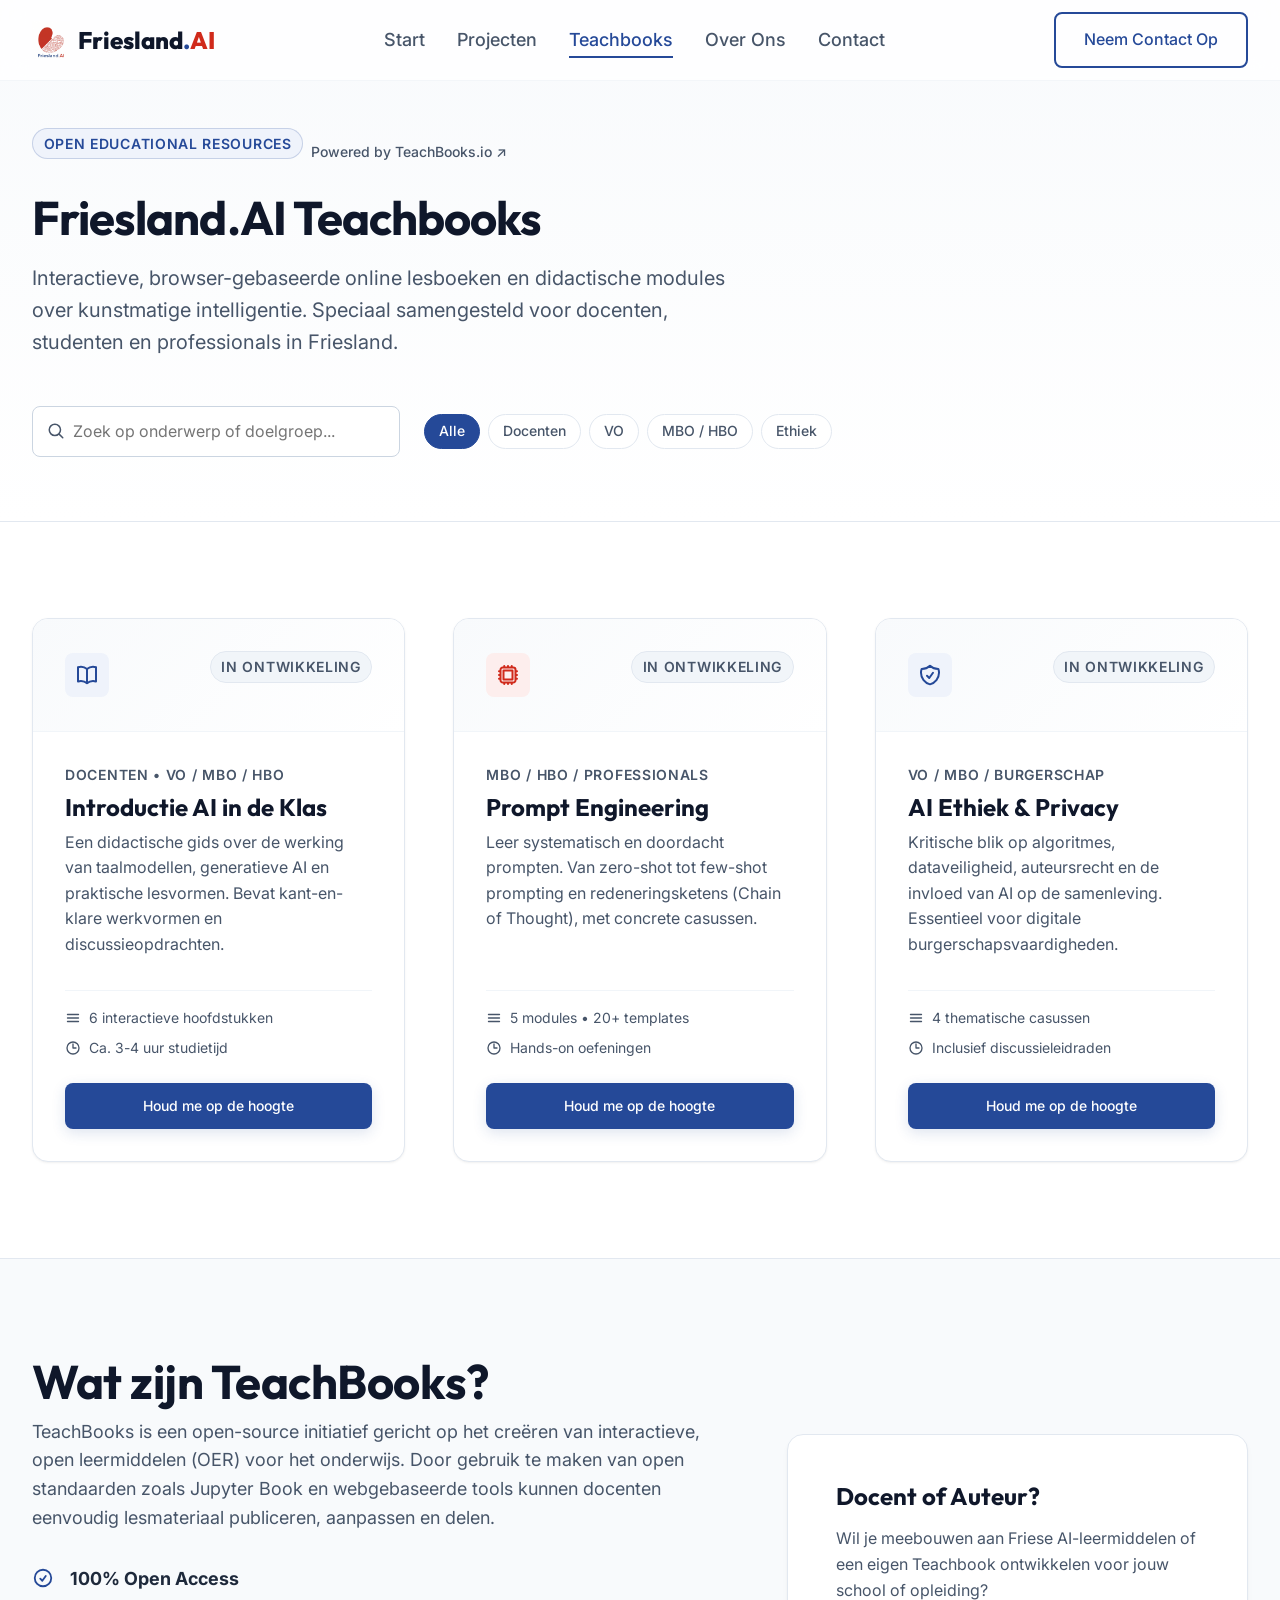
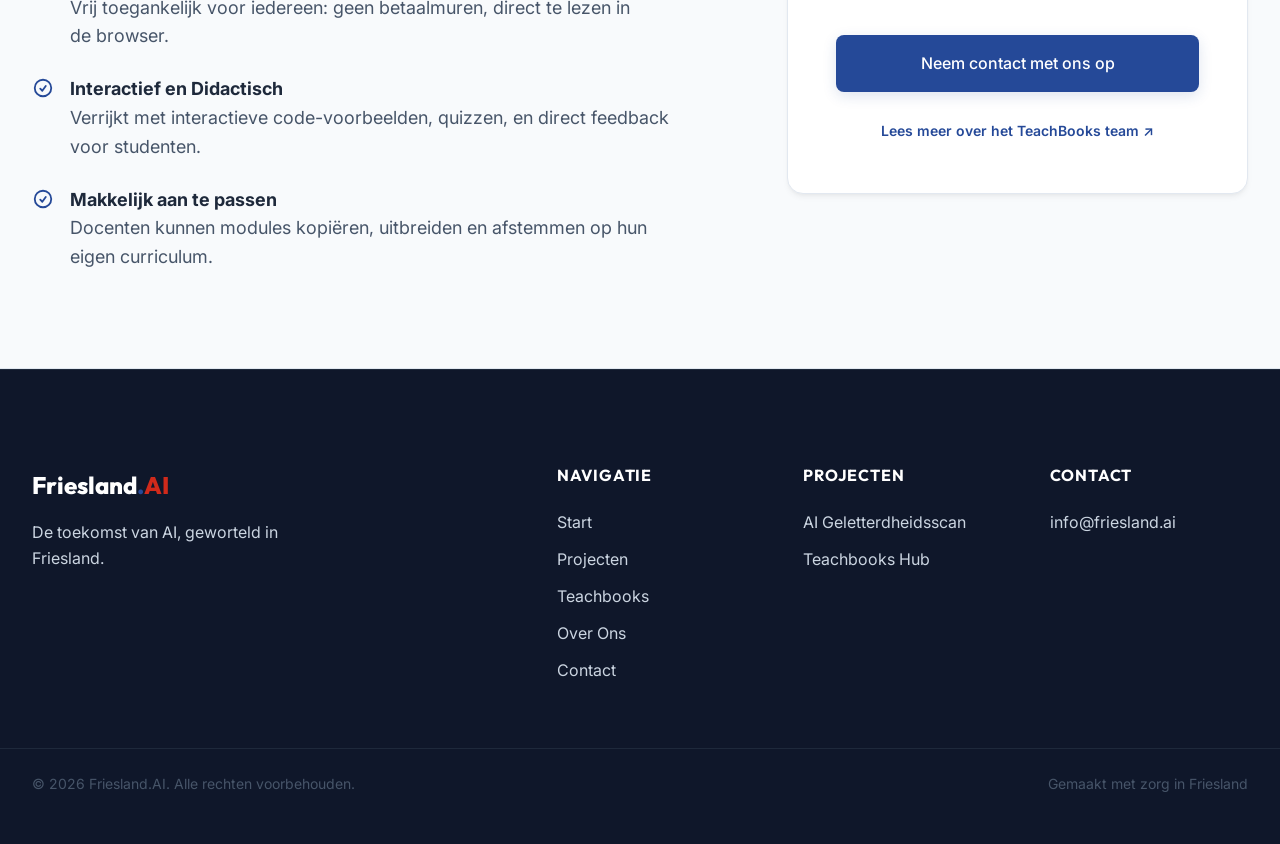
==== teachbooks/index.html @ 6fd81d1e "Add Teachbooks hub subpage with catalog and TeachBooks.io integration" ====
<!DOCTYPE html>
<html lang="nl">
<head>
    <meta charset="UTF-8">
    <meta name="viewport" content="width=device-width, initial-scale=1.0">
    <meta name="description" content="Friesland.AI Teachbooks - Open, interactieve lesboeken en modules over kunstmatige intelligentie voor onderwijs en praktijk in Friesland.">
    <title>Teachbooks | Friesland.AI</title>
    
    <!-- Favicon -->
    <link rel="icon" type="image/png" href="../assets/logo_pompebled.png">
    
    <!-- Google Fonts -->
    <link rel="preconnect" href="https://fonts.googleapis.com">
    <link rel="preconnect" href="https://fonts.gstatic.com" crossorigin>
    <link href="https://fonts.googleapis.com/css2?family=Inter:wght@300;400;500;600&family=Outfit:wght@400;500;600;700;800&display=swap" rel="stylesheet">
    
    <!-- Stylesheets -->
    <link rel="stylesheet" href="../styles/main.css">
    <link rel="stylesheet" href="../styles/teachbooks.css">
</head>
<body>
    <!-- Background Glow Accents -->
    <div class="bg-glow bg-glow-blue" aria-hidden="true"></div>
    <div class="bg-glow bg-glow-red" aria-hidden="true"></div>

    <!-- Navigation Header -->
    <header class="site-header">
        <div class="header-container container">
            <a href="../" class="logo-link" aria-label="Friesland.AI home">
                <img src="../assets/logo_pompebled.png" alt="Friesland.AI Logo" class="nav-logo">
                <span class="logo-text">Friesland<span class="logo-dot">.</span><span class="logo-ai">AI</span></span>
            </a>
            <nav class="main-nav" aria-label="Hoofdmenu">
                <ul class="nav-list">
                    <li><a href="../#home" class="nav-link">Start</a></li>
                    <li><a href="../#projecten" class="nav-link">Projecten</a></li>
                    <li><a href="index.html" class="nav-link active">Teachbooks</a></li>
                    <li><a href="../#over-ons" class="nav-link">Over Ons</a></li>
                    <li><a href="../#contact" class="nav-link">Contact</a></li>
                </ul>
            </nav>
            <div class="header-cta">
                <a href="../#contact" class="btn btn-outline" id="header-cta-btn">Neem Contact Op</a>
            </div>
            <button class="mobile-nav-toggle" aria-controls="main-nav" aria-expanded="false" aria-label="Menu openen/sluiten">
                <span class="hamburger-line"></span>
                <span class="hamburger-line"></span>
                <span class="hamburger-line"></span>
            </button>
        </div>
    </header>

    <main>
        <!-- Teachbooks Hero Section -->
        <section class="teachbooks-hero">
            <div class="container">
                <div class="teachbooks-badge-wrapper reveal-on-scroll">
                    <span class="badge badge-open-source">Open Educational Resources</span>
                    <a href="https://teachbooks.io/our-team/" target="_blank" rel="noopener noreferrer" class="badge-teachbooks-link">
                        Powered by TeachBooks.io &nearr;
                    </a>
                </div>
                <h1 class="teachbooks-hero-title reveal-on-scroll">Friesland.AI Teachbooks</h1>
                <p class="teachbooks-hero-lead font-pretty reveal-on-scroll delay-100">
                    Interactieve, browser-gebaseerde online lesboeken en didactische modules over kunstmatige intelligentie. Speciaal samengesteld voor docenten, studenten en professionals in Friesland.
                </p>

                <!-- Search & Filters -->
                <div class="catalog-controls reveal-on-scroll delay-200">
                    <div class="search-box">
                        <svg xmlns="http://www.w3.org/2000/svg" fill="none" viewBox="0 0 24 24" stroke-width="2" stroke="currentColor" class="search-icon" aria-hidden="true">
                            <path stroke-linecap="round" stroke-linejoin="round" d="m21 21-5.197-5.197m0 0A7.5 7.5 0 1 0 5.196 5.196a7.5 7.5 0 0 0 10.607 10.607Z" />
                        </svg>
                        <input type="search" id="teachbook-search" class="search-input" placeholder="Zoek op onderwerp of doelgroep..." aria-label="Zoeken in Teachbooks">
                    </div>
                    <div class="filter-pills" role="toolbar" aria-label="Filter boeken op categorie">
                        <button type="button" class="filter-pill active" data-filter="all">Alle</button>
                        <button type="button" class="filter-pill" data-filter="docenten">Docenten</button>
                        <button type="button" class="filter-pill" data-filter="vo">VO</button>
                        <button type="button" class="filter-pill" data-filter="mbo-hbo">MBO / HBO</button>
                        <button type="button" class="filter-pill" data-filter="ethiek">Ethiek</button>
                    </div>
                </div>
            </div>
        </section>

        <!-- Book Catalog Grid -->
        <section class="catalog-section container">
            <div class="catalog-grid">
                <!-- Book 1 -->
                <article class="book-card reveal-on-scroll" data-categories="docenten vo mbo-hbo basis">
                    <div class="book-card-top">
                        <div class="book-icon-wrapper book-icon-blue" aria-hidden="true">
                            <svg xmlns="http://www.w3.org/2000/svg" fill="none" viewBox="0 0 24 24" stroke-width="2" stroke="currentColor" class="project-icon">
                                <path stroke-linecap="round" stroke-linejoin="round" d="M12 6.042A8.967 8.967 0 0 0 6 3.75c-1.052 0-2.062.18-3 .512v14.25A8.987 8.987 0 0 1 6 18c2.305 0 4.408.867 6 2.292m0-14.25a8.966 8.966 0 0 1 6-2.292c1.052 0 2.062.18 3 .512v14.25A8.987 8.987 0 0 0 18 18a8.967 8.967 0 0 0-6 2.292m0-14.25v14.25" />
                            </svg>
                        </div>
                        <span class="badge badge-soon">In ontwikkeling</span>
                    </div>
                    <div class="book-card-body">
                        <span class="book-target-tag">Docenten • VO / MBO / HBO</span>
                        <h2 class="book-title">Introductie AI in de Klas</h2>
                        <p class="book-description font-pretty">
                            Een didactische gids over de werking van taalmodellen, generatieve AI en praktische lesvormen. Bevat kant-en-klare werkvormen en discussieopdrachten.
                        </p>
                        <div class="book-meta-list">
                            <div class="book-meta-item">
                                <svg xmlns="http://www.w3.org/2000/svg" fill="none" viewBox="0 0 24 24" stroke-width="2" stroke="currentColor" style="width: 16px; height: 16px;">
                                    <path stroke-linecap="round" stroke-linejoin="round" d="M3.75 6.75h16.5M3.75 12h16.5m-16.5 5.25h16.5" />
                                </svg>
                                <span>6 interactieve hoofdstukken</span>
                            </div>
                            <div class="book-meta-item">
                                <svg xmlns="http://www.w3.org/2000/svg" fill="none" viewBox="0 0 24 24" stroke-width="2" stroke="currentColor" style="width: 16px; height: 16px;">
                                    <path stroke-linecap="round" stroke-linejoin="round" d="M12 6v6h4.5m4.5 0a9 9 0 1 1-18 0 9 9 0 0 1 18 0Z" />
                                </svg>
                                <span>Ca. 3-4 uur studietijd</span>
                            </div>
                        </div>
                        <div class="book-card-footer">
                            <a href="../#contact" class="btn btn-primary">Houd me op de hoogte</a>
                        </div>
                    </div>
                </article>

                <!-- Book 2 -->
                <article class="book-card reveal-on-scroll delay-100" data-categories="docenten mbo-hbo gevorderd">
                    <div class="book-card-top">
                        <div class="book-icon-wrapper book-icon-red" aria-hidden="true">
                            <svg xmlns="http://www.w3.org/2000/svg" fill="none" viewBox="0 0 24 24" stroke-width="2" stroke="currentColor" class="project-icon">
                                <path stroke-linecap="round" stroke-linejoin="round" d="M8.25 3v1.5M4.5 8.25H3m18 0h-1.5M4.5 12H3m18 0h-1.5m-15 3.75H3m18 0h-1.5M8.25 19.5V21M12 3v1.5m0 15V21m3.75-18v1.5m0 15V21m-9-1.5h10.5a2.25 2.25 0 0 0 2.25-2.25V6.75a2.25 2.25 0 0 0-2.25-2.25H6.75A2.25 2.25 0 0 0 4.5 6.75v10.5a2.25 2.25 0 0 0 2.25 2.25Zm.75-12h9v9h-9v-9Z" />
                            </svg>
                        </div>
                        <span class="badge badge-soon">In ontwikkeling</span>
                    </div>
                    <div class="book-card-body">
                        <span class="book-target-tag">MBO / HBO / Professionals</span>
                        <h2 class="book-title">Prompt Engineering</h2>
                        <p class="book-description font-pretty">
                            Leer systematisch en doordacht prompten. Van zero-shot tot few-shot prompting en redeneringsketens (Chain of Thought), met concrete casussen.
                        </p>
                        <div class="book-meta-list">
                            <div class="book-meta-item">
                                <svg xmlns="http://www.w3.org/2000/svg" fill="none" viewBox="0 0 24 24" stroke-width="2" stroke="currentColor" style="width: 16px; height: 16px;">
                                    <path stroke-linecap="round" stroke-linejoin="round" d="M3.75 6.75h16.5M3.75 12h16.5m-16.5 5.25h16.5" />
                                </svg>
                                <span>5 modules • 20+ templates</span>
                            </div>
                            <div class="book-meta-item">
                                <svg xmlns="http://www.w3.org/2000/svg" fill="none" viewBox="0 0 24 24" stroke-width="2" stroke="currentColor" style="width: 16px; height: 16px;">
                                    <path stroke-linecap="round" stroke-linejoin="round" d="M12 6v6h4.5m4.5 0a9 9 0 1 1-18 0 9 9 0 0 1 18 0Z" />
                                </svg>
                                <span>Hands-on oefeningen</span>
                            </div>
                        </div>
                        <div class="book-card-footer">
                            <a href="../#contact" class="btn btn-primary">Houd me op de hoogte</a>
                        </div>
                    </div>
                </article>

                <!-- Book 3 -->
                <article class="book-card reveal-on-scroll delay-200" data-categories="ethiek vo mbo-hbo">
                    <div class="book-card-top">
                        <div class="book-icon-wrapper book-icon-blue" aria-hidden="true">
                            <svg xmlns="http://www.w3.org/2000/svg" fill="none" viewBox="0 0 24 24" stroke-width="2" stroke="currentColor" class="project-icon">
                                <path stroke-linecap="round" stroke-linejoin="round" d="M9 12.75 11.25 15 15 9.75m-3-7.036A11.959 11.959 0 0 1 3.598 6 11.99 11.99 0 0 0 3 9.749c0 5.592 3.824 10.29 9 11.623 5.176-1.332 9-6.03 9-11.622 0-1.31-.21-2.571-.598-3.751h-.152c-3.196 0-6.1-1.248-8.25-3.285Z" />
                            </svg>
                        </div>
                        <span class="badge badge-soon">In ontwikkeling</span>
                    </div>
                    <div class="book-card-body">
                        <span class="book-target-tag">VO / MBO / Burgerschap</span>
                        <h2 class="book-title">AI Ethiek & Privacy</h2>
                        <p class="book-description font-pretty">
                            Kritische blik op algoritmes, dataveiligheid, auteursrecht en de invloed van AI op de samenleving. Essentieel voor digitale burgerschapsvaardigheden.
                        </p>
                        <div class="book-meta-list">
                            <div class="book-meta-item">
                                <svg xmlns="http://www.w3.org/2000/svg" fill="none" viewBox="0 0 24 24" stroke-width="2" stroke="currentColor" style="width: 16px; height: 16px;">
                                    <path stroke-linecap="round" stroke-linejoin="round" d="M3.75 6.75h16.5M3.75 12h16.5m-16.5 5.25h16.5" />
                                </svg>
                                <span>4 thematische casussen</span>
                            </div>
                            <div class="book-meta-item">
                                <svg xmlns="http://www.w3.org/2000/svg" fill="none" viewBox="0 0 24 24" stroke-width="2" stroke="currentColor" style="width: 16px; height: 16px;">
                                    <path stroke-linecap="round" stroke-linejoin="round" d="M12 6v6h4.5m4.5 0a9 9 0 1 1-18 0 9 9 0 0 1 18 0Z" />
                                </svg>
                                <span>Inclusief discussieleidraden</span>
                            </div>
                        </div>
                        <div class="book-card-footer">
                            <a href="../#contact" class="btn btn-primary">Houd me op de hoogte</a>
                        </div>
                    </div>
                </article>

                <div class="no-results">
                    <p>Geen Teachbooks gevonden voor deze zoekopdracht of filter.</p>
                </div>
            </div>
        </section>

        <!-- TeachBooks Ecosystem Info for Educators -->
        <section class="educator-section">
            <div class="container">
                <div class="educator-grid">
                    <div class="educator-content reveal-on-scroll">
                        <h2 class="section-title">Wat zijn TeachBooks?</h2>
                        <p class="font-pretty">
                            TeachBooks is een open-source initiatief gericht op het creëren van interactieve, open leermiddelen (OER) voor het onderwijs. Door gebruik te maken van open standaarden zoals Jupyter Book en webgebaseerde tools kunnen docenten eenvoudig lesmateriaal publiceren, aanpassen en delen.
                        </p>
                        <div class="feature-list">
                            <div class="feature-item">
                                <svg xmlns="http://www.w3.org/2000/svg" fill="none" viewBox="0 0 24 24" stroke-width="2" stroke="currentColor" class="feature-icon" aria-hidden="true">
                                    <path stroke-linecap="round" stroke-linejoin="round" d="M9 12.75 11.25 15 15 9.75M21 12a9 9 0 1 1-18 0 9 9 0 0 1 18 0Z" />
                                </svg>
                                <div>
                                    <strong>100% Open Access</strong>
                                    <p class="font-pretty">Vrij toegankelijk voor iedereen: geen betaalmuren, direct te lezen in de browser.</p>
                                </div>
                            </div>
                            <div class="feature-item">
                                <svg xmlns="http://www.w3.org/2000/svg" fill="none" viewBox="0 0 24 24" stroke-width="2" stroke="currentColor" class="feature-icon" aria-hidden="true">
                                    <path stroke-linecap="round" stroke-linejoin="round" d="M9 12.75 11.25 15 15 9.75M21 12a9 9 0 1 1-18 0 9 9 0 0 1 18 0Z" />
                                </svg>
                                <div>
                                    <strong>Interactief en Didactisch</strong>
                                    <p class="font-pretty">Verrijkt met interactieve code-voorbeelden, quizzen, en direct feedback voor studenten.</p>
                                </div>
                            </div>
                            <div class="feature-item">
                                <svg xmlns="http://www.w3.org/2000/svg" fill="none" viewBox="0 0 24 24" stroke-width="2" stroke="currentColor" class="feature-icon" aria-hidden="true">
                                    <path stroke-linecap="round" stroke-linejoin="round" d="M9 12.75 11.25 15 15 9.75M21 12a9 9 0 1 1-18 0 9 9 0 0 1 18 0Z" />
                                </svg>
                                <div>
                                    <strong>Makkelijk aan te passen</strong>
                                    <p class="font-pretty">Docenten kunnen modules kopiëren, uitbreiden en afstemmen op hun eigen curriculum.</p>
                                </div>
                            </div>
                        </div>
                    </div>
                    <div class="educator-card-box reveal-on-scroll delay-200">
                        <h3 class="contact-title" style="font-size: var(--fs-xl);">Docent of Auteur?</h3>
                        <p class="font-pretty" style="margin-block: var(--space-sm); font-size: var(--fs-sm);">
                            Wil je meebouwen aan Friese AI-leermiddelen of een eigen Teachbook ontwikkelen voor jouw school of opleiding?
                        </p>
                        <a href="../#contact" class="btn btn-primary" style="width: 100%; margin-top: var(--space-sm);">Neem contact met ons op</a>
                        <div style="margin-top: var(--space-md); text-align: center;">
                            <a href="https://teachbooks.io/our-team/" target="_blank" rel="noopener noreferrer" class="btn-text" style="font-size: var(--fs-xs);">
                                Lees meer over het TeachBooks team &nearr;
                            </a>
                        </div>
                    </div>
                </div>
            </div>
        </section>
    </main>

    <!-- Footer -->
    <footer class="site-footer">
        <div class="container footer-container">
            <div class="footer-brand">
                <span class="footer-logo">Friesland<span class="logo-dot">.</span><span class="logo-ai">AI</span></span>
                <p class="footer-tagline">De toekomst van AI, geworteld in Friesland.</p>
            </div>
            <div class="footer-links">
                <div class="footer-nav-col">
                    <h4 class="footer-col-title">Navigatie</h4>
                    <ul class="footer-list">
                        <li><a href="../#home">Start</a></li>
                        <li><a href="../#projecten">Projecten</a></li>
                        <li><a href="index.html">Teachbooks</a></li>
                        <li><a href="../#over-ons">Over Ons</a></li>
                        <li><a href="../#contact">Contact</a></li>
                    </ul>
                </div>
                <div class="footer-nav-col">
                    <h4 class="footer-col-title">Projecten</h4>
                    <ul class="footer-list">
                        <li><a href="../#projecten">AI Geletterdheidsscan</a></li>
                        <li><a href="index.html">Teachbooks Hub</a></li>
                    </ul>
                </div>
                <div class="footer-nav-col">
                    <h4 class="footer-col-title">Contact</h4>
                    <ul class="footer-list">
                        <li><a href="mailto:info@friesland.ai" class="footer-email">info@friesland.ai</a></li>
                    </ul>
                </div>
            </div>
        </div>
        <div class="footer-bottom container">
            <p class="copyright">&copy; 2026 Friesland.AI. Alle rechten voorbehouden.</p>
            <p class="credits">Gemaakt met zorg in Friesland</p>
        </div>
    </footer>

    <!-- Scripts -->
    <script src="../scripts/main.js"></script>
    <script src="../scripts/teachbooks.js"></script>
</body>
</html>
---- styles/main.css ----
/* CSS Cascade Layers */
@layer reset, tokens, base, layout, components, utilities;

@layer reset {
    /* Modern Reset */
    *, *::before, *::after {
        box-sizing: border-box;
        margin: 0;
        padding: 0;
    }

    html {
        scroll-behavior: smooth;
        -webkit-text-size-adjust: 100%;
    }

    body {
        min-height: 100vh;
        text-rendering: optimizeSpeed;
        line-height: 1.6;
        overflow-x: hidden;
    }

    img, picture, svg {
        max-width: 100%;
        display: block;
    }

    input, button, textarea, select {
        font: inherit;
    }

    a {
        text-decoration: none;
        color: inherit;
    }

    ul, ol {
        list-style: none;
    }
}

@layer tokens {
    :root {
        /* Color Palette */
        /* Primary Blue: #244994 -> hsl(221, 61%, 37%) */
        --color-primary-hue: 221;
        --color-primary-saturation: 61%;
        --color-primary-lightness: 37%;
        --color-primary: hsl(var(--color-primary-hue), var(--color-primary-saturation), var(--color-primary-lightness));
        --color-primary-subtle: hsl(var(--color-primary-hue), var(--color-primary-saturation), 96%);
        
        /* Secondary Red: #c73326 -> hsl(5, 77%, 46%) */
        --color-secondary-hue: 5;
        --color-secondary-saturation: 77%;
        --color-secondary-lightness: 46%;
        --color-secondary: hsl(var(--color-secondary-hue), var(--color-secondary-saturation), var(--color-secondary-lightness));
        --color-secondary-subtle: hsl(var(--color-secondary-hue), var(--color-secondary-saturation), 96%);

        /* Neutrals */
        --color-white: #ffffff;
        --color-neutral-50: #f8fafc;
        --color-neutral-100: #f1f5f9;
        --color-neutral-200: #e2e8f0;
        --color-neutral-300: #cbd5e1;
        --color-neutral-600: #475569;
        --color-neutral-800: #1e293b;
        --color-neutral-900: #0f172a;

        /* Semantic Colors */
        --color-bg: var(--color-white);
        --color-bg-subtle: var(--color-neutral-50);
        --color-text: var(--color-neutral-800);
        --color-text-muted: var(--color-neutral-600);
        --color-border: var(--color-neutral-200);

        /* Typography */
        --font-sans: 'Inter', system-ui, sans-serif;
        --font-display: 'Outfit', system-ui, sans-serif;

        /* Fluid Font Sizes using clamp() */
        --fs-xs: clamp(0.75rem, 0.7rem + 0.25vw, 0.875rem);
        --fs-sm: clamp(0.875rem, 0.8rem + 0.35vw, 1rem);
        --fs-base: clamp(1rem, 0.95rem + 0.25vw, 1.125rem);
        --fs-lg: clamp(1.125rem, 1.05rem + 0.4vw, 1.25rem);
        --fs-xl: clamp(1.25rem, 1.15rem + 0.5vw, 1.5rem);
        --fs-2xl: clamp(1.5rem, 1.3rem + 1vw, 2.25rem);
        --fs-3xl: clamp(2rem, 1.75rem + 1.5vw, 3.25rem);
        --fs-4xl: clamp(2.5rem, 2rem + 2vw, 4.5rem);

        /* Spacing */
        --space-xs: 0.5rem;
        --space-sm: 1rem;
        --space-md: 1.5rem;
        --space-lg: 2rem;
        --space-xl: 3rem;
        --space-2xl: 4rem;
        --space-3xl: 6rem;

        /* Transitions */
        --transition-fast: 0.2s cubic-bezier(0.4, 0, 0.2, 1);
        --transition-normal: 0.3s cubic-bezier(0.4, 0, 0.2, 1);
        --transition-slow: 0.6s cubic-bezier(0.4, 0, 0.2, 1);

        /* Shadows */
        --shadow-sm: 0 1px 3px 0 rgb(0 0 0 / 0.05), 0 1px 2px -1px rgb(0 0 0 / 0.05);
        --shadow-md: 0 4px 6px -1px rgb(0 0 0 / 0.05), 0 2px 4px -2px rgb(0 0 0 / 0.05);
        --shadow-lg: 0 10px 15px -3px rgb(0 0 0 / 0.04), 0 4px 6px -4px rgb(0 0 0 / 0.04);
        --shadow-xl: 0 20px 25px -5px rgb(0 0 0 / 0.03), 0 8px 10px -6px rgb(0 0 0 / 0.03);
        --shadow-premium: 0 30px 60px -15px rgba(36, 73, 148, 0.08), 0 15px 30px -10px rgba(199, 51, 38, 0.04);

        /* Border Radius */
        --radius-sm: 8px;
        --radius-md: 16px;
        --radius-lg: 24px;
        --radius-full: 9999px;
    }
}

@layer base {
    html {
        color-scheme: light;
        background-color: var(--color-bg);
    }

    body {
        font-family: var(--font-sans);
        color: var(--color-text);
        font-size: var(--fs-base);
        background-color: var(--color-bg);
    }

    h1, h2, h3, h4 {
        font-family: var(--font-display);
        color: var(--color-neutral-900);
        font-weight: 700;
        line-height: 1.15;
    }

    h1 { font-size: var(--fs-4xl); }
    h2 { font-size: var(--fs-3xl); }
    h3 { font-size: var(--fs-2xl); }
    h4 { font-size: var(--fs-xl); }

    p {
        color: var(--color-text-muted);
        line-height: 1.6;
    }

    /* Selection Highlight Styling */
    ::selection {
        background-color: hsla(var(--color-primary-hue), var(--color-primary-saturation), var(--color-primary-lightness), 0.1);
        color: var(--color-primary);
    }

    /* Accessibility Focus Styling */
    :focus-visible {
        outline: 3px solid var(--color-primary);
        outline-offset: 4px;
    }
}

@layer layout {
    .container {
        width: 100%;
        max-width: 1280px;
        margin-inline: auto;
        padding-inline: var(--space-md);
    }

    @media (min-width: 640px) {
        .container {
            padding-inline: var(--space-lg);
        }
    }

    /* Background Ambient Glows */
    .bg-glow {
        position: absolute;
        width: min(80vw, 600px);
        aspect-ratio: 1;
        border-radius: var(--radius-full);
        filter: blur(120px);
        opacity: 0.08;
        pointer-events: none;
        z-index: -1;
    }

    .bg-glow-blue {
        top: -100px;
        left: -100px;
        background: radial-gradient(circle, var(--color-primary) 0%, transparent 70%);
    }

    .bg-glow-red {
        top: 40vh;
        right: -200px;
        background: radial-gradient(circle, var(--color-secondary) 0%, transparent 70%);
    }

    /* Site Header */
    .site-header {
        position: fixed;
        top: 0;
        left: 0;
        width: 100%;
        z-index: 100;
        border-bottom: 1px solid rgba(226, 232, 240, 0.4);
        background-color: rgba(255, 255, 255, 0.8);
        backdrop-filter: blur(12px);
        -webkit-backdrop-filter: blur(12px);
        transition: background-color var(--transition-fast), border-color var(--transition-fast);
    }

    .site-header.scrolled {
        background-color: rgba(255, 255, 255, 0.95);
        border-bottom-color: var(--color-neutral-200);
        box-shadow: 0 10px 30px -10px rgba(0, 0, 0, 0.02);
    }

    .header-container {
        display: flex;
        align-items: center;
        justify-content: space-between;
        height: 80px;
        transition: height var(--transition-fast);
    }

    .site-header.scrolled .header-container {
        height: 68px;
    }

    .logo-link {
        display: flex;
        align-items: center;
        gap: var(--space-xs);
        font-family: var(--font-display);
        font-weight: 800;
        font-size: var(--fs-xl);
        color: var(--color-neutral-900);
    }

    .nav-logo {
        height: 38px;
        width: auto;
        object-fit: contain;
    }

    .logo-dot {
        color: var(--color-primary);
    }

    .logo-ai {
        color: var(--color-secondary);
    }

    .main-nav {
        display: none;
    }

    .nav-list {
        display: flex;
        gap: var(--space-lg);
    }

    .nav-link {
        font-weight: 500;
        color: var(--color-text-muted);
        transition: color var(--transition-fast);
        position: relative;
        padding-block: var(--space-xs);
    }

    .nav-link::after {
        content: '';
        position: absolute;
        bottom: 0;
        left: 0;
        width: 100%;
        height: 2px;
        background-color: var(--color-primary);
        transform: scaleX(0);
        transform-origin: right;
        transition: transform var(--transition-fast);
    }

    .nav-link:hover {
        color: var(--color-primary);
    }

    .nav-link:hover::after,
    .nav-link.active::after {
        transform: scaleX(1);
        transform-origin: left;
    }

    .nav-link.active {
        color: var(--color-primary);
    }

    .header-cta {
        display: none;
    }

    /* Mobile Menu Toggle */
    .mobile-nav-toggle {
        display: flex;
        flex-direction: column;
        justify-content: space-between;
        width: 24px;
        height: 18px;
        background: transparent;
        border: none;
        cursor: pointer;
        z-index: 150;
    }

    .hamburger-line {
        width: 100%;
        height: 2px;
        background-color: var(--color-neutral-900);
        transition: transform var(--transition-normal), opacity var(--transition-normal);
        transform-origin: left center;
    }

    .mobile-nav-toggle[aria-expanded="true"] .hamburger-line:nth-child(1) {
        transform: rotate(45deg) translate(0, -1px);
    }

    .mobile-nav-toggle[aria-expanded="true"] .hamburger-line:nth-child(2) {
        opacity: 0;
    }

    .mobile-nav-toggle[aria-expanded="true"] .hamburger-line:nth-child(3) {
        transform: rotate(-45deg) translate(0, 1px);
    }

    /* Desktop Navigation overrides */
    @media (min-width: 768px) {
        .main-nav {
            display: block;
        }

        .header-cta {
            display: block;
        }

        .mobile-nav-toggle {
            display: none;
        }
    }

    /* Mobile Nav Active */
    @media (max-width: 767px) {
        .main-nav {
            position: fixed;
            top: 0;
            left: 0;
            width: 100%;
            height: 100vh;
            background-color: var(--color-white);
            z-index: 90;
            display: flex;
            align-items: center;
            justify-content: center;
            transform: translateX(100%);
            transition: transform var(--transition-normal);
        }

        .main-nav.active {
            transform: translateX(0);
        }

        .nav-list {
            flex-direction: column;
            align-items: center;
            gap: var(--space-xl);
        }

        .nav-link {
            font-size: var(--fs-xl);
        }
    }

    /* Hero Section Layout */
    .hero-section {
        padding-top: calc(80px + var(--space-2xl));
        padding-bottom: var(--space-3xl);
        min-height: min(100vh, 800px);
        display: flex;
        align-items: center;
    }

    .hero-grid {
        display: grid;
        grid-template-columns: 1fr;
        gap: var(--space-2xl);
        align-items: center;
        width: 100%;
    }

    @media (min-width: 992px) {
        .hero-grid {
            grid-template-columns: 1.1fr 0.9fr;
            gap: var(--space-3xl);
        }
    }

    .hero-content {
        display: flex;
        flex-direction: column;
        align-items: flex-start;
    }

    .hero-tagline {
        font-family: var(--font-sans);
        font-weight: 600;
        font-size: var(--fs-sm);
        text-transform: uppercase;
        letter-spacing: 0.1em;
        color: var(--color-primary);
        margin-bottom: var(--space-sm);
        display: inline-block;
    }

    .hero-title {
        margin-bottom: var(--space-md);
        letter-spacing: -0.02em;
    }

    .hero-lead {
        font-size: var(--fs-lg);
        margin-bottom: var(--space-xl);
        max-width: 580px;
    }

    .hero-actions {
        display: flex;
        flex-wrap: wrap;
        gap: var(--space-sm);
        width: 100%;
    }

    @media (min-width: 480px) {
        .hero-actions {
            width: auto;
        }
    }

    /* Hero Visual Card */
    .hero-visual-wrapper {
        display: flex;
        justify-content: center;
        align-items: center;
    }

    .hero-card {
        width: 100%;
        max-width: 420px;
        aspect-ratio: 1;
        position: relative;
        perspective: 1000px;
    }

    .hero-card-inner {
        width: 100%;
        height: 100%;
        background-color: var(--color-white);
        border: 1px solid var(--color-neutral-200);
        border-radius: var(--radius-lg);
        box-shadow: var(--shadow-premium);
        display: flex;
        align-items: center;
        justify-content: center;
        padding: var(--space-xl);
        transition: transform var(--transition-normal), box-shadow var(--transition-normal);
        position: relative;
        overflow: hidden;
    }

    .hero-card:hover .hero-card-inner {
        transform: translateY(-8px) rotateX(4deg) rotateY(-4deg);
        box-shadow: 0 40px 80px -20px rgba(36, 73, 148, 0.12), 0 20px 40px -15px rgba(199, 51, 38, 0.06);
    }

    .hero-logo-img {
        width: 90%;
        height: 90%;
        object-fit: contain;
        transition: transform var(--transition-slow);
    }

    .hero-card:hover .hero-logo-img {
        transform: scale(1.04);
    }

    .hero-card-glow {
        position: absolute;
        top: 0;
        left: 0;
        width: 100%;
        height: 100%;
        background: radial-gradient(circle at 100% 100%, rgba(199, 51, 38, 0.08) 0%, transparent 50%),
                    radial-gradient(circle at 0% 0%, rgba(36, 73, 148, 0.08) 0%, transparent 50%);
        pointer-events: none;
    }

    /* Projects Section Layout */
    .projects-section {
        background-color: var(--color-bg-subtle);
        padding-block: var(--space-3xl);
        border-block: 1px solid var(--color-neutral-100);
    }

    .section-header {
        text-align: center;
        margin-bottom: var(--space-3xl);
        max-width: 650px;
        margin-inline: auto;
    }

    .section-title {
        margin-bottom: var(--space-xs);
        letter-spacing: -0.01em;
    }

    .section-subtitle {
        font-size: var(--fs-lg);
        color: var(--color-text-muted);
    }

    .projects-grid {
        display: grid;
        grid-template-columns: 1fr;
        gap: var(--space-xl);
    }

    @media (min-width: 768px) {
        .projects-grid {
            grid-template-columns: repeat(2, 1fr);
        }
    }

    /* About Section Layout */
    .about-section {
        padding-block: var(--space-3xl);
    }

    .about-grid {
        display: grid;
        grid-template-columns: 1fr;
        gap: var(--space-2xl);
        align-items: center;
    }

    @media (min-width: 992px) {
        .about-grid {
            grid-template-columns: 0.9fr 1.1fr;
            gap: var(--space-3xl);
        }
    }

    .about-visual-wrapper {
        display: flex;
        justify-content: center;
    }

    .about-card {
        width: 100%;
        max-width: 440px;
        aspect-ratio: 1.1;
        background-color: var(--color-white);
        border: 1px solid var(--color-neutral-100);
        border-radius: var(--radius-lg);
        box-shadow: var(--shadow-xl);
        display: flex;
        align-items: center;
        justify-content: center;
        padding: var(--space-lg);
        position: relative;
    }

    .about-logo-img {
        width: 95%;
        height: 95%;
        object-fit: contain;
    }

    .about-card-glow {
        position: absolute;
        top: 0;
        left: 0;
        width: 100%;
        height: 100%;
        background: radial-gradient(circle at 10% 100%, rgba(36, 73, 148, 0.05) 0%, transparent 60%);
        pointer-events: none;
        border-radius: var(--radius-lg);
    }

    .about-content {
        display: flex;
        flex-direction: column;
        align-items: flex-start;
    }

    .about-content .section-title {
        margin-bottom: var(--space-md);
    }

    .about-content p {
        margin-bottom: var(--space-xl);
        font-size: var(--fs-lg);
    }

    /* Contact Section Layout */
    .contact-section {
        padding-block: var(--space-3xl);
        background-color: var(--color-bg);
    }

    .contact-card {
        background-color: var(--color-bg-subtle);
        border: 1px solid var(--color-neutral-200);
        border-radius: var(--radius-lg);
        padding: var(--space-xl) var(--space-md);
        max-width: 900px;
        margin-inline: auto;
        box-shadow: var(--shadow-lg);
        position: relative;
        overflow: hidden;
    }

    @media (min-width: 640px) {
        .contact-card {
            padding: var(--space-2xl) var(--space-xl);
        }
    }

    .contact-card::before {
        content: '';
        position: absolute;
        top: 0;
        left: 0;
        width: 100%;
        height: 4px;
        background: linear-gradient(to right, var(--color-primary), var(--color-secondary));
    }

    .contact-card-content {
        max-width: 680px;
        margin-inline: auto;
        text-align: center;
    }

    .contact-title {
        font-size: var(--fs-2xl);
        margin-bottom: var(--space-sm);
    }

    .contact-lead {
        font-size: var(--fs-base);
        margin-bottom: var(--space-xl);
    }

    /* Site Footer Layout */
    .site-footer {
        background-color: var(--color-neutral-900);
        color: var(--color-neutral-300);
        padding-top: var(--space-3xl);
        padding-bottom: var(--space-xl);
        border-top: 1px solid var(--color-neutral-800);
    }

    .footer-container {
        display: grid;
        grid-template-columns: 1fr;
        gap: var(--space-2xl);
        margin-bottom: var(--space-2xl);
    }

    @media (min-width: 768px) {
        .footer-container {
            grid-template-columns: 1fr 1.5fr;
        }
    }

    .footer-brand {
        display: flex;
        flex-direction: column;
        gap: var(--space-sm);
    }

    .footer-logo {
        font-family: var(--font-display);
        font-weight: 800;
        font-size: var(--fs-xl);
        color: var(--color-white);
    }

    .footer-tagline {
        color: var(--color-neutral-300);
        font-size: var(--fs-sm);
        max-width: 280px;
    }

    .footer-links {
        display: grid;
        grid-template-columns: repeat(2, 1fr);
        gap: var(--space-xl);
    }

    @media (min-width: 480px) {
        .footer-links {
            grid-template-columns: repeat(3, 1fr);
        }
    }

    .footer-col-title {
        color: var(--color-white);
        font-size: var(--fs-sm);
        text-transform: uppercase;
        letter-spacing: 0.05em;
        margin-bottom: var(--space-md);
    }

    .footer-list {
        display: flex;
        flex-direction: column;
        gap: var(--space-xs);
    }

    .footer-list a {
        font-size: var(--fs-sm);
        color: var(--color-neutral-300);
        transition: color var(--transition-fast);
    }

    .footer-list a:hover {
        color: var(--color-white);
    }

    .footer-email {
        word-break: break-all;
    }

    .footer-bottom {
        border-top: 1px solid var(--color-neutral-800);
        padding-top: var(--space-md);
        display: flex;
        flex-direction: column;
        gap: var(--space-sm);
        align-items: center;
        text-align: center;
    }

    @media (min-width: 640px) {
        .footer-bottom {
            flex-direction: row;
            justify-content: space-between;
            text-align: left;
        }
    }

    .copyright, .credits {
        font-size: var(--fs-xs);
        color: var(--color-neutral-600);
    }
}

@layer components {
    /* Buttons */
    .btn {
        display: inline-flex;
        align-items: center;
        justify-content: center;
        padding: 0.85em 1.75em;
        font-weight: 500;
        border-radius: var(--radius-sm);
        transition: transform var(--transition-fast), box-shadow var(--transition-fast), background-color var(--transition-fast), border-color var(--transition-fast), color var(--transition-fast);
        cursor: pointer;
        border: 2px solid transparent;
        font-size: var(--fs-sm);
        text-align: center;
    }

    .btn-primary {
        background-color: var(--color-primary);
        color: var(--color-white);
        box-shadow: 0 4px 14px 0 rgba(36, 73, 148, 0.15);
    }

    .btn-primary:hover {
        background-color: hsl(var(--color-primary-hue), var(--color-primary-saturation), calc(var(--color-primary-lightness) - 5%));
        transform: translateY(-2px);
        box-shadow: 0 6px 20px 0 rgba(36, 73, 148, 0.25);
    }

    .btn-primary:active {
        transform: translateY(0);
    }

    .btn-secondary {
        background-color: var(--color-bg);
        color: var(--color-text);
        border-color: var(--color-neutral-200);
    }

    .btn-secondary:hover {
        background-color: var(--color-bg-subtle);
        border-color: var(--color-neutral-300);
        transform: translateY(-2px);
    }

    .btn-secondary:active {
        transform: translateY(0);
    }

    .btn-outline {
        background-color: transparent;
        color: var(--color-primary);
        border-color: var(--color-primary);
    }

    .btn-outline:hover {
        background-color: var(--color-primary-subtle);
        transform: translateY(-2px);
    }

    .btn-outline:active {
        transform: translateY(0);
    }

    /* Cards */
    .project-card {
        background-color: var(--color-white);
        border: 1px solid var(--color-neutral-200);
        border-radius: var(--radius-md);
        overflow: hidden;
        display: flex;
        flex-direction: column;
        position: relative;
        box-shadow: var(--shadow-sm);
        transition: transform var(--transition-normal), box-shadow var(--transition-normal), border-color var(--transition-normal);
    }

    .project-card:hover {
        transform: translateY(-6px);
        box-shadow: var(--shadow-lg);
        border-color: var(--color-neutral-300);
    }

    .card-accent-line {
        height: 4px;
        width: 100%;
    }

    .card-accent-blue {
        background-color: var(--color-primary);
    }

    .card-accent-red {
        background-color: var(--color-secondary);
    }

    .card-content {
        padding: var(--space-xl) var(--space-lg);
        display: flex;
        flex-direction: column;
        align-items: flex-start;
        flex-grow: 1;
    }

    .project-icon-box {
        display: inline-flex;
        align-items: center;
        justify-content: center;
        width: 48px;
        aspect-ratio: 1;
        border-radius: var(--radius-sm);
        margin-bottom: var(--space-md);
    }

    .icon-blue {
        background-color: var(--color-primary-subtle);
        color: var(--color-primary);
    }

    .icon-red {
        background-color: var(--color-secondary-subtle);
        color: var(--color-secondary);
    }

    .project-icon {
        width: 24px;
        height: 24px;
    }

    .project-title {
        font-size: var(--fs-xl);
        margin-bottom: var(--space-sm);
    }

    .project-description {
        margin-bottom: var(--space-lg);
        flex-grow: 1;
    }

    /* Badges */
    .badge {
        display: inline-block;
        padding: 0.25em 0.75em;
        font-size: var(--fs-xs);
        font-weight: 600;
        border-radius: var(--radius-full);
        margin-bottom: var(--space-sm);
        text-transform: uppercase;
        letter-spacing: 0.05em;
    }

    .badge-soon {
        background-color: var(--color-neutral-100);
        color: var(--color-neutral-600);
        border: 1px solid var(--color-neutral-200);
    }

    .project-card:hover .badge-soon {
        background-color: var(--color-white);
        border-color: var(--color-neutral-300);
    }

    /* Interactive text links */
    .btn-text {
        font-weight: 600;
        font-size: var(--fs-sm);
        color: var(--color-primary);
        display: inline-flex;
        align-items: center;
        gap: var(--space-xs);
        transition: color var(--transition-fast);
    }

    .btn-text .arrow {
        transition: transform var(--transition-fast);
    }

    .btn-text:hover {
        color: var(--color-secondary);
    }

    .btn-text:hover .arrow {
        transform: translateX(4px);
    }

    /* Value items in about us */
    .values-list {
        display: flex;
        flex-direction: column;
        gap: var(--space-lg);
        width: 100%;
    }

    .values-list li {
        display: flex;
        gap: var(--space-md);
        align-items: flex-start;
    }

    .value-bullet {
        width: 12px;
        height: 12px;
        border-radius: var(--radius-full);
        margin-top: 6px;
        flex-shrink: 0;
    }

    .bullet-blue { background-color: var(--color-primary); }
    .bullet-red { background-color: var(--color-secondary); }

    .value-desc {
        font-size: var(--fs-base);
        margin-top: 2px;
    }

    /* Contact Form Styles */
    .contact-form {
        width: 100%;
        display: flex;
        flex-direction: column;
        gap: var(--space-md);
        margin-top: var(--space-lg);
    }

    .form-group-row {
        display: grid;
        grid-template-columns: 1fr;
        gap: var(--space-md);
    }

    @media (min-width: 640px) {
        .form-group-row {
            grid-template-columns: repeat(2, 1fr);
        }
    }

    .form-group, .form-group-textarea {
        display: flex;
        flex-direction: column;
    }

    .contact-form input,
    .contact-form textarea {
        width: 100%;
        padding: 0.9em 1.2em;
        background-color: var(--color-white);
        border: 1px solid var(--color-neutral-300);
        border-radius: var(--radius-sm);
        font-size: var(--fs-sm);
        transition: border-color var(--transition-fast), box-shadow var(--transition-fast);
        color: var(--color-neutral-900);
    }

    .contact-form input::placeholder,
    .contact-form textarea::placeholder {
        color: var(--color-neutral-600);
        opacity: 0.7;
    }

    .contact-form input:focus,
    .contact-form textarea:focus {
        outline: none;
        border-color: var(--color-primary);
        box-shadow: 0 0 0 3px hsla(var(--color-primary-hue), var(--color-primary-saturation), var(--color-primary-lightness), 0.1);
    }

    .contact-form textarea {
        resize: vertical;
        min-block-size: 100px;
    }

    .btn-submit {
        width: 100%;
        margin-top: var(--space-sm);
    }

    @media (min-width: 480px) {
        .btn-submit {
            align-self: center;
            width: auto;
            min-width: 220px;
        }
    }

    .form-feedback {
        margin-top: var(--space-md);
        font-size: var(--fs-sm);
        font-weight: 500;
        opacity: 0;
        transition: opacity var(--transition-fast);
    }

    .form-feedback.success {
        color: #15803d; /* Green alert color */
        opacity: 1;
    }

    .form-feedback.error {
        color: var(--color-secondary);
        opacity: 1;
    }
}

@layer utilities {
    /* Screen Reader Only utility */
    .sr-only {
        position: absolute;
        width: 1px;
        height: 1px;
        padding: 0;
        margin: -1px;
        overflow: hidden;
        clip: rect(0, 0, 0, 0);
        white-space: nowrap;
        border: 0;
    }

    /* Text wrapping enhancements */
    .font-pretty {
        text-wrap: pretty;
    }

    /* Reveal animations setup */
    .reveal-on-scroll {
        opacity: 0;
        transform: translateY(30px);
        transition: opacity var(--transition-slow), transform var(--transition-slow);
    }

    .reveal-on-scroll.revealed {
        opacity: 1;
        transform: translateY(0);
    }

    .delay-100 { transition-delay: 100ms; }
    .delay-200 { transition-delay: 200ms; }
    .delay-300 { transition-delay: 300ms; }

    /* Accessibility reduced motion */
    @media (prefers-reduced-motion: reduce) {
        .reveal-on-scroll {
            opacity: 1 !important;
            transform: none !important;
            transition: none !important;
        }
        
        .btn, .project-card, .hero-card-inner, .btn-text .arrow, .hero-logo-img {
            transition: none !important;
            transform: none !important;
            box-shadow: none !important;
        }
        
        html {
            scroll-behavior: auto !important;
        }
    }
}
---- styles/teachbooks.css ----
/* Teachbooks Subpage Styles */
@layer components {
    /* Teachbooks Hero Banner */
    .teachbooks-hero {
        padding-top: calc(80px + var(--space-xl));
        padding-bottom: var(--space-2xl);
        background: linear-gradient(180deg, var(--color-bg-subtle) 0%, var(--color-bg) 100%);
        border-bottom: 1px solid var(--color-neutral-200);
        position: relative;
    }

    .teachbooks-badge-wrapper {
        display: flex;
        align-items: center;
        gap: var(--space-xs);
        margin-bottom: var(--space-sm);
    }

    .badge-open-source {
        background-color: var(--color-primary-subtle);
        color: var(--color-primary);
        border: 1px solid hsla(var(--color-primary-hue), var(--color-primary-saturation), var(--color-primary-lightness), 0.2);
    }

    .badge-teachbooks-link {
        display: inline-flex;
        align-items: center;
        gap: 4px;
        font-size: var(--fs-xs);
        font-weight: 500;
        color: var(--color-text-muted);
        transition: color var(--transition-fast);
    }

    .badge-teachbooks-link:hover {
        color: var(--color-primary);
    }

    .teachbooks-hero-title {
        font-size: var(--fs-3xl);
        margin-bottom: var(--space-sm);
        letter-spacing: -0.02em;
    }

    .teachbooks-hero-lead {
        font-size: var(--fs-lg);
        max-width: 720px;
        margin-bottom: var(--space-xl);
    }

    /* Search & Filter Controls */
    .catalog-controls {
        display: flex;
        flex-direction: column;
        gap: var(--space-md);
        margin-top: var(--space-lg);
        max-width: 800px;
    }

    @media (min-width: 640px) {
        .catalog-controls {
            flex-direction: row;
            align-items: center;
            justify-content: space-between;
        }
    }

    .search-box {
        position: relative;
        flex-grow: 1;
        max-width: 400px;
    }

    .search-input {
        width: 100%;
        padding: 0.75em 1em 0.75em 2.5em;
        background-color: var(--color-white);
        border: 1px solid var(--color-neutral-300);
        border-radius: var(--radius-sm);
        font-size: var(--fs-sm);
        transition: border-color var(--transition-fast), box-shadow var(--transition-fast);
    }

    .search-input:focus {
        outline: none;
        border-color: var(--color-primary);
        box-shadow: 0 0 0 3px hsla(var(--color-primary-hue), var(--color-primary-saturation), var(--color-primary-lightness), 0.1);
    }

    .search-icon {
        position: absolute;
        left: 0.85em;
        top: 50%;
        transform: translateY(-50%);
        width: 18px;
        height: 18px;
        color: var(--color-neutral-600);
        pointer-events: none;
    }

    .filter-pills {
        display: flex;
        flex-wrap: wrap;
        gap: var(--space-xs);
    }

    .filter-pill {
        background-color: var(--color-white);
        border: 1px solid var(--color-neutral-200);
        color: var(--color-text-muted);
        padding: 0.4em 1em;
        border-radius: var(--radius-full);
        font-size: var(--fs-xs);
        font-weight: 500;
        cursor: pointer;
        transition: background-color var(--transition-fast), border-color var(--transition-fast), color var(--transition-fast);
    }

    .filter-pill:hover {
        border-color: var(--color-neutral-300);
        color: var(--color-neutral-900);
    }

    .filter-pill.active {
        background-color: var(--color-primary);
        border-color: var(--color-primary);
        color: var(--color-white);
    }

    /* Catalog Section */
    .catalog-section {
        padding-block: var(--space-3xl);
    }

    .catalog-grid {
        display: grid;
        grid-template-columns: 1fr;
        gap: var(--space-xl);
    }

    @media (min-width: 768px) {
        .catalog-grid {
            grid-template-columns: repeat(2, 1fr);
        }
    }

    @media (min-width: 1100px) {
        .catalog-grid {
            grid-template-columns: repeat(3, 1fr);
        }
    }

    /* Book Cards */
    .book-card {
        background-color: var(--color-white);
        border: 1px solid var(--color-neutral-200);
        border-radius: var(--radius-md);
        display: flex;
        flex-direction: column;
        overflow: hidden;
        box-shadow: var(--shadow-sm);
        transition: transform var(--transition-normal), box-shadow var(--transition-normal), border-color var(--transition-normal);
        position: relative;
    }

    .book-card:hover {
        transform: translateY(-6px);
        box-shadow: var(--shadow-lg);
        border-color: var(--color-neutral-300);
    }

    .book-card-top {
        padding: var(--space-lg);
        background: linear-gradient(135deg, var(--color-bg-subtle) 0%, #ffffff 100%);
        border-bottom: 1px solid var(--color-neutral-100);
        display: flex;
        align-items: center;
        justify-content: space-between;
    }

    .book-icon-wrapper {
        width: 44px;
        height: 44px;
        border-radius: var(--radius-sm);
        display: flex;
        align-items: center;
        justify-content: center;
    }

    .book-icon-blue {
        background-color: var(--color-primary-subtle);
        color: var(--color-primary);
    }

    .book-icon-red {
        background-color: var(--color-secondary-subtle);
        color: var(--color-secondary);
    }

    .book-card-body {
        padding: var(--space-lg);
        display: flex;
        flex-direction: column;
        flex-grow: 1;
    }

    .book-target-tag {
        font-size: var(--fs-xs);
        font-weight: 600;
        text-transform: uppercase;
        letter-spacing: 0.05em;
        color: var(--color-text-muted);
        margin-bottom: var(--space-xs);
    }

    .book-title {
        font-size: var(--fs-xl);
        margin-bottom: var(--space-xs);
        color: var(--color-neutral-900);
    }

    .book-description {
        font-size: var(--fs-sm);
        color: var(--color-text-muted);
        margin-bottom: var(--space-lg);
        flex-grow: 1;
    }

    .book-meta-list {
        display: flex;
        flex-direction: column;
        gap: var(--space-xs);
        padding-top: var(--space-sm);
        border-top: 1px solid var(--color-neutral-100);
        margin-bottom: var(--space-md);
    }

    .book-meta-item {
        display: flex;
        align-items: center;
        gap: var(--space-xs);
        font-size: var(--fs-xs);
        color: var(--color-neutral-600);
    }

    .book-card-footer {
        display: flex;
        gap: var(--space-xs);
        width: 100%;
    }

    .book-card-footer .btn {
        flex-grow: 1;
        font-size: var(--fs-xs);
        padding: 0.7em 1.2em;
    }

    /* Educators / Teachbooks Info Section */
    .educator-section {
        background-color: var(--color-bg-subtle);
        border-block: 1px solid var(--color-neutral-200);
        padding-block: var(--space-3xl);
    }

    .educator-grid {
        display: grid;
        grid-template-columns: 1fr;
        gap: var(--space-2xl);
        align-items: center;
    }

    @media (min-width: 992px) {
        .educator-grid {
            grid-template-columns: 1.2fr 0.8fr;
        }
    }

    .educator-card-box {
        background-color: var(--color-white);
        border: 1px solid var(--color-neutral-200);
        border-radius: var(--radius-md);
        padding: var(--space-xl);
        box-shadow: var(--shadow-md);
    }

    .feature-list {
        display: flex;
        flex-direction: column;
        gap: var(--space-md);
        margin-top: var(--space-lg);
    }

    .feature-item {
        display: flex;
        gap: var(--space-sm);
        align-items: flex-start;
    }

    .feature-icon {
        width: 22px;
        height: 22px;
        color: var(--color-primary);
        flex-shrink: 0;
        margin-top: 2px;
    }

    /* No results message */
    .no-results {
        text-align: center;
        padding: var(--space-3xl) var(--space-md);
        grid-column: 1 / -1;
        color: var(--color-text-muted);
        display: none;
    }

    .no-results.visible {
        display: block;
    }
}
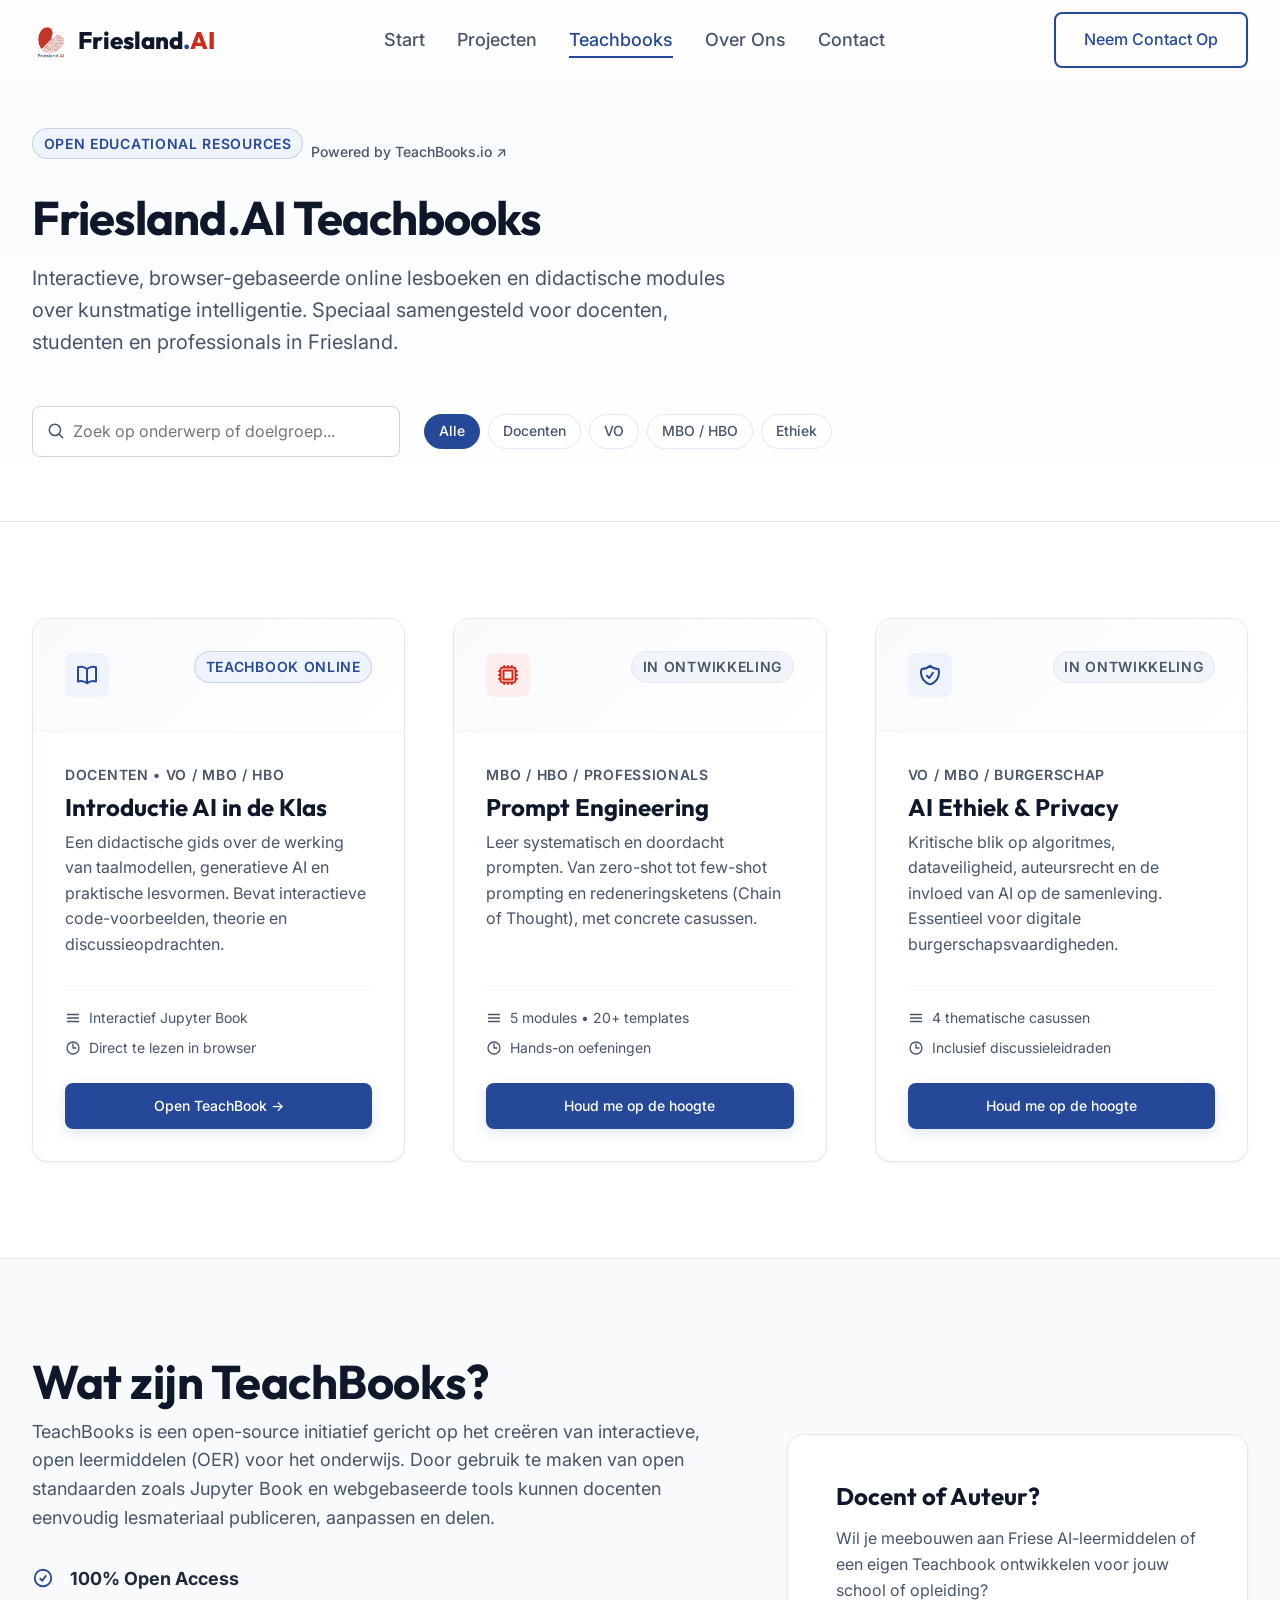
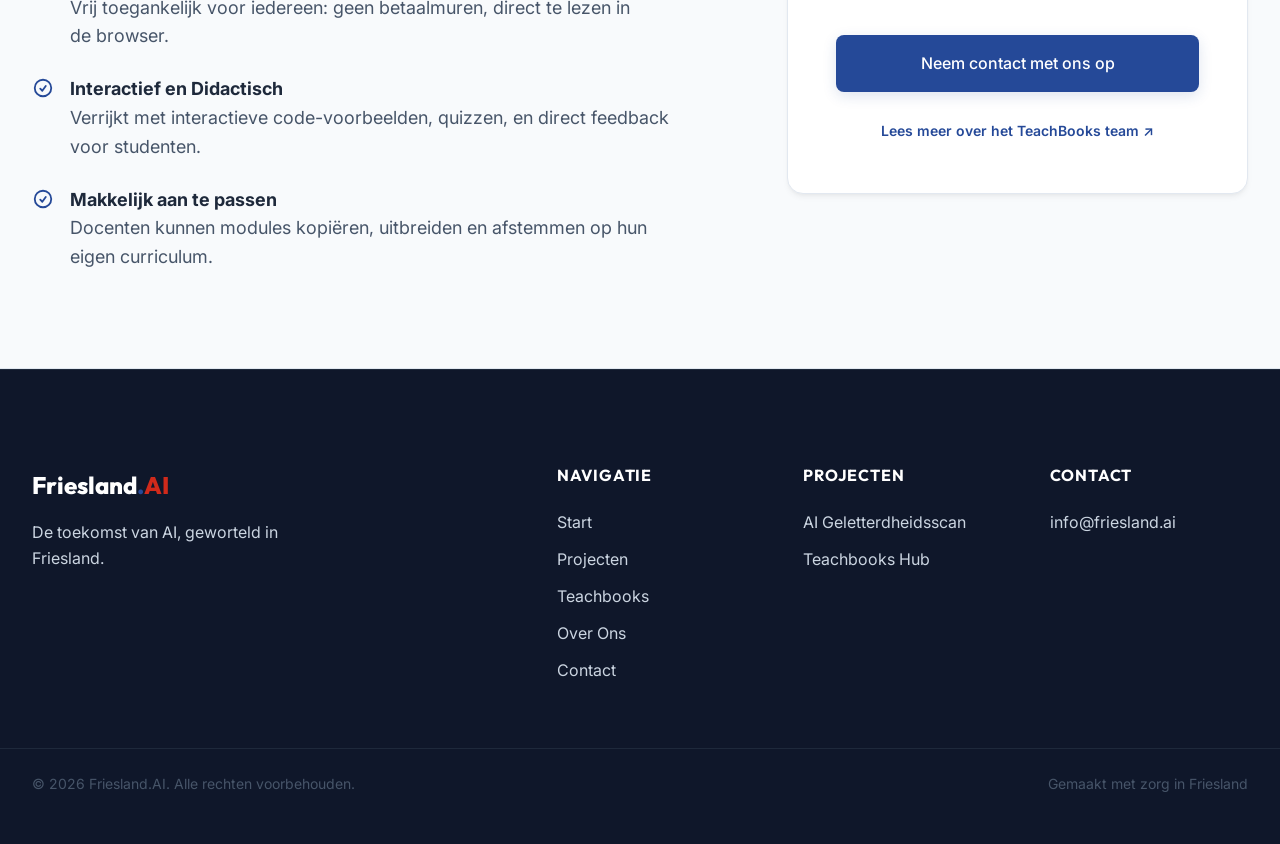
==== commit 365ab282: "Link Introductie AI in de Klas card to /ai-in-de-klas/ TeachBook" ====
--- a/teachbooks/index.html
+++ b/teachbooks/index.html
@@ -95,30 +95,30 @@
                                 <path stroke-linecap="round" stroke-linejoin="round" d="M12 6.042A8.967 8.967 0 0 0 6 3.75c-1.052 0-2.062.18-3 .512v14.25A8.987 8.987 0 0 1 6 18c2.305 0 4.408.867 6 2.292m0-14.25a8.966 8.966 0 0 1 6-2.292c1.052 0 2.062.18 3 .512v14.25A8.987 8.987 0 0 0 18 18a8.967 8.967 0 0 0-6 2.292m0-14.25v14.25" />
                             </svg>
                         </div>
-                        <span class="badge badge-soon">In ontwikkeling</span>
+                        <span class="badge badge-open-source">TeachBook Online</span>
                     </div>
                     <div class="book-card-body">
                         <span class="book-target-tag">Docenten • VO / MBO / HBO</span>
                         <h2 class="book-title">Introductie AI in de Klas</h2>
                         <p class="book-description font-pretty">
-                            Een didactische gids over de werking van taalmodellen, generatieve AI en praktische lesvormen. Bevat kant-en-klare werkvormen en discussieopdrachten.
+                            Een didactische gids over de werking van taalmodellen, generatieve AI en praktische lesvormen. Bevat interactieve code-voorbeelden, theorie en discussieopdrachten.
                         </p>
                         <div class="book-meta-list">
                             <div class="book-meta-item">
                                 <svg xmlns="http://www.w3.org/2000/svg" fill="none" viewBox="0 0 24 24" stroke-width="2" stroke="currentColor" style="width: 16px; height: 16px;">
                                     <path stroke-linecap="round" stroke-linejoin="round" d="M3.75 6.75h16.5M3.75 12h16.5m-16.5 5.25h16.5" />
                                 </svg>
-                                <span>6 interactieve hoofdstukken</span>
+                                <span>Interactief Jupyter Book</span>
                             </div>
                             <div class="book-meta-item">
                                 <svg xmlns="http://www.w3.org/2000/svg" fill="none" viewBox="0 0 24 24" stroke-width="2" stroke="currentColor" style="width: 16px; height: 16px;">
                                     <path stroke-linecap="round" stroke-linejoin="round" d="M12 6v6h4.5m4.5 0a9 9 0 1 1-18 0 9 9 0 0 1 18 0Z" />
                                 </svg>
-                                <span>Ca. 3-4 uur studietijd</span>
+                                <span>Direct te lezen in browser</span>
                             </div>
                         </div>
                         <div class="book-card-footer">
-                            <a href="../#contact" class="btn btn-primary">Houd me op de hoogte</a>
+                            <a href="/ai-in-de-klas/" class="btn btn-primary">Open TeachBook &rarr;</a>
                         </div>
                     </div>
                 </article>
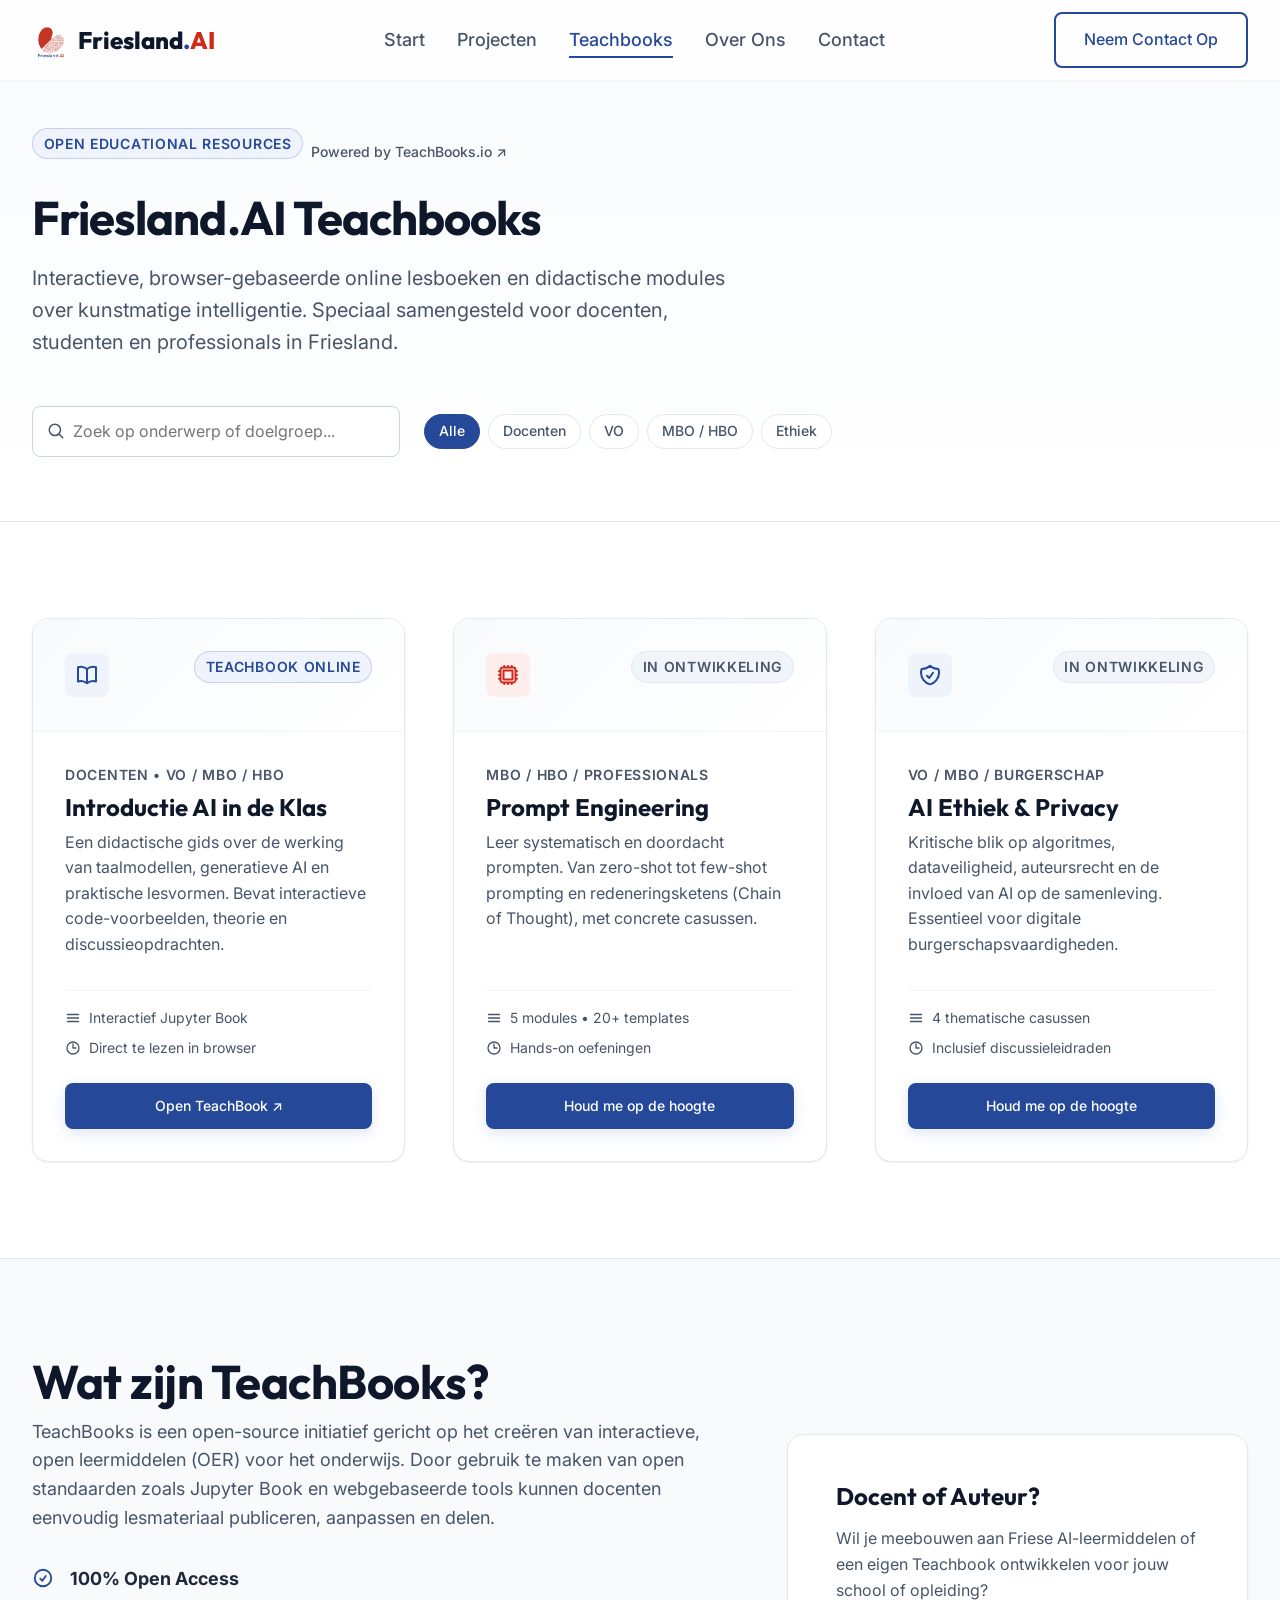
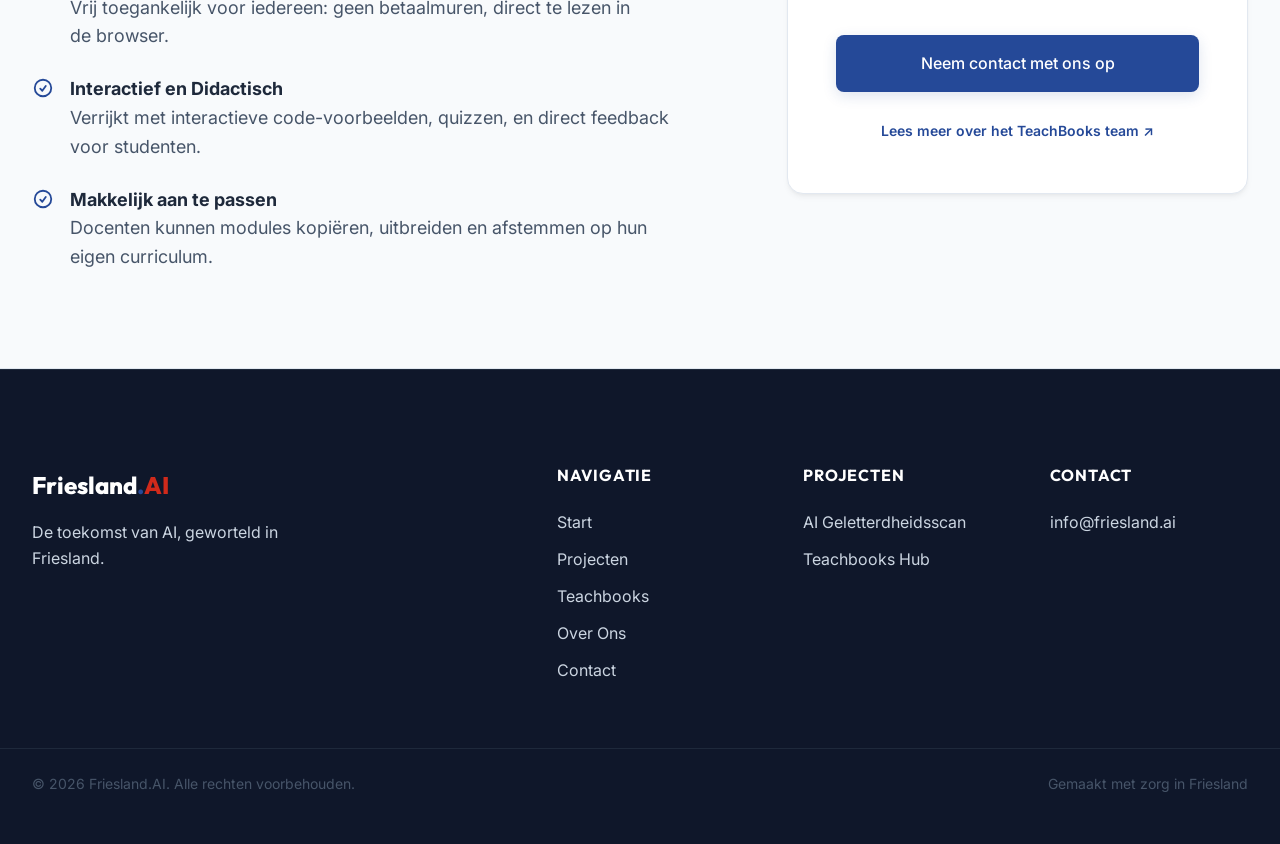
==== commit 660ba5ac: "Update TeachBook direct link to live GitHub Pages instance" ====
--- a/teachbooks/index.html
+++ b/teachbooks/index.html
@@ -118,7 +118,7 @@
                             </div>
                         </div>
                         <div class="book-card-footer">
-                            <a href="/ai-in-de-klas/" class="btn btn-primary">Open TeachBook &rarr;</a>
+                            <a href="https://friesland-ai.github.io/ai-in-de-klas/main/" target="_blank" rel="noopener noreferrer" class="btn btn-primary">Open TeachBook &nearr;</a>
                         </div>
                     </div>
                 </article>
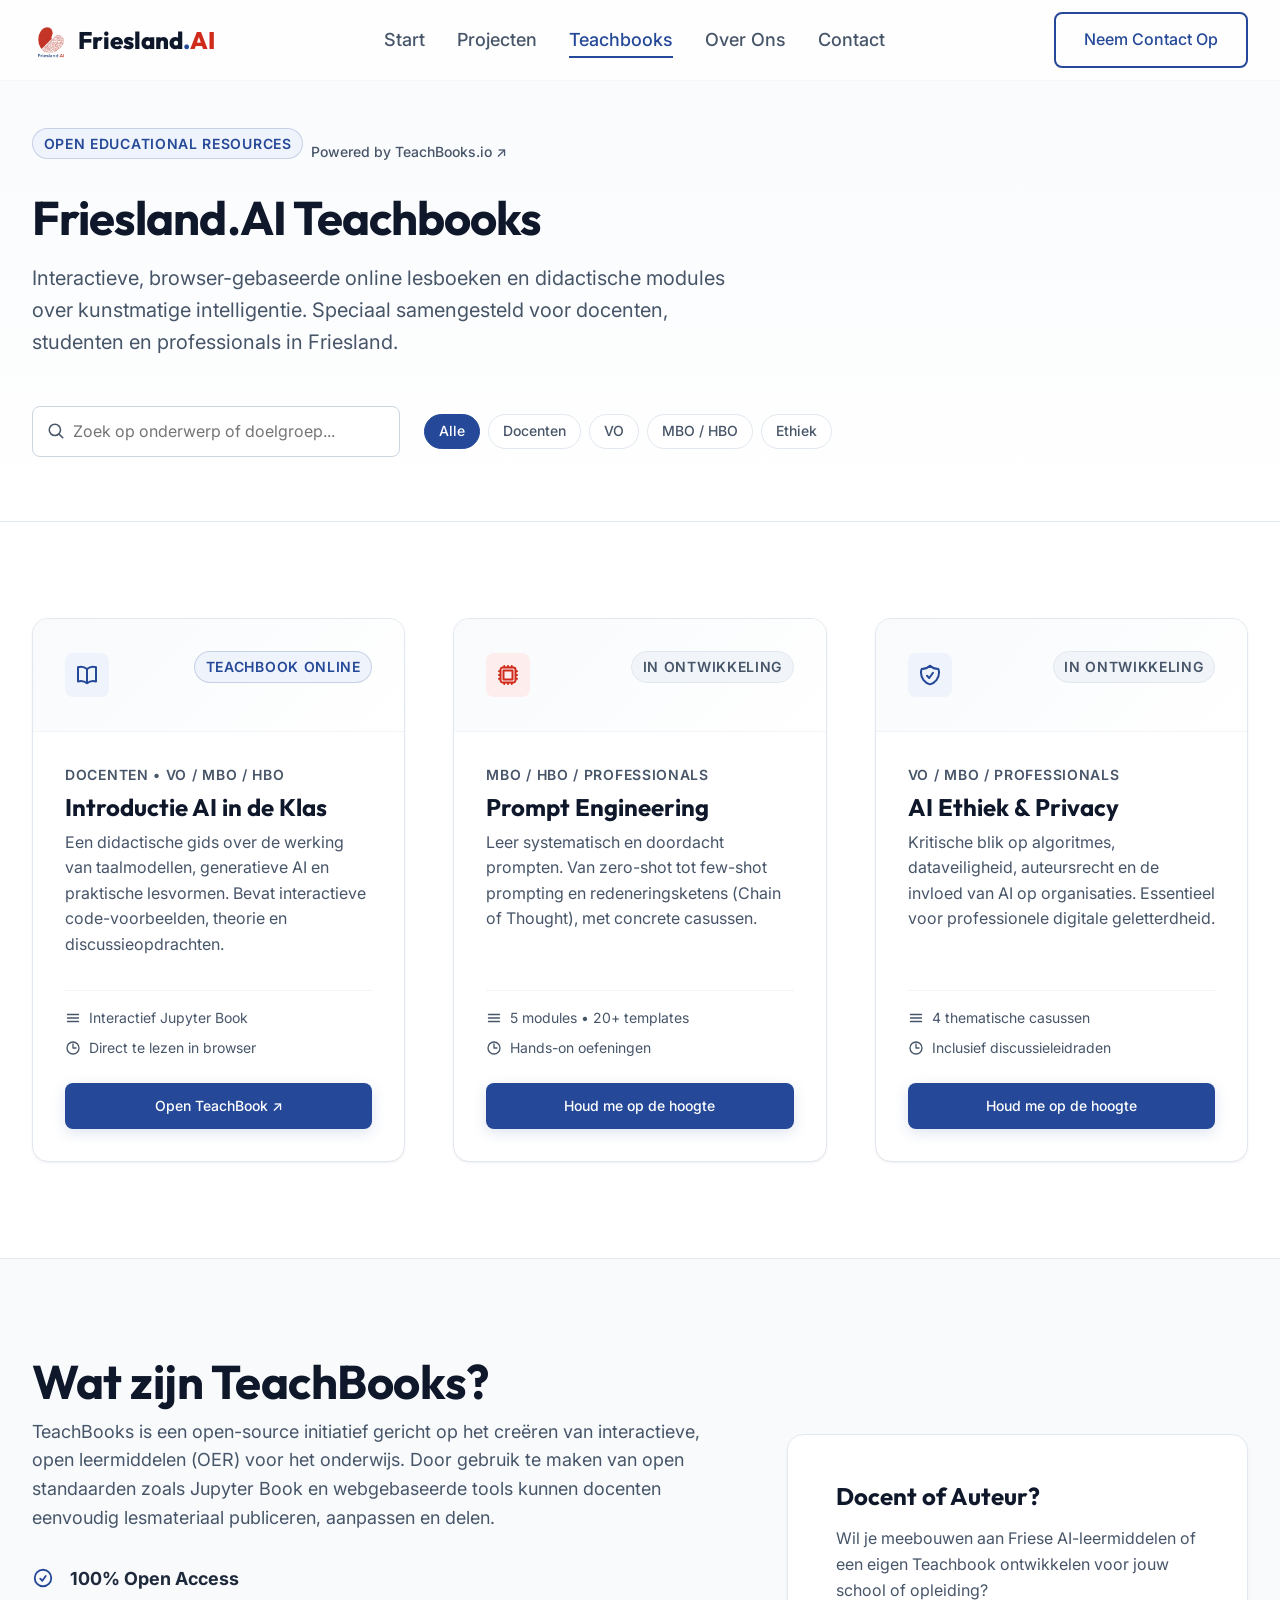
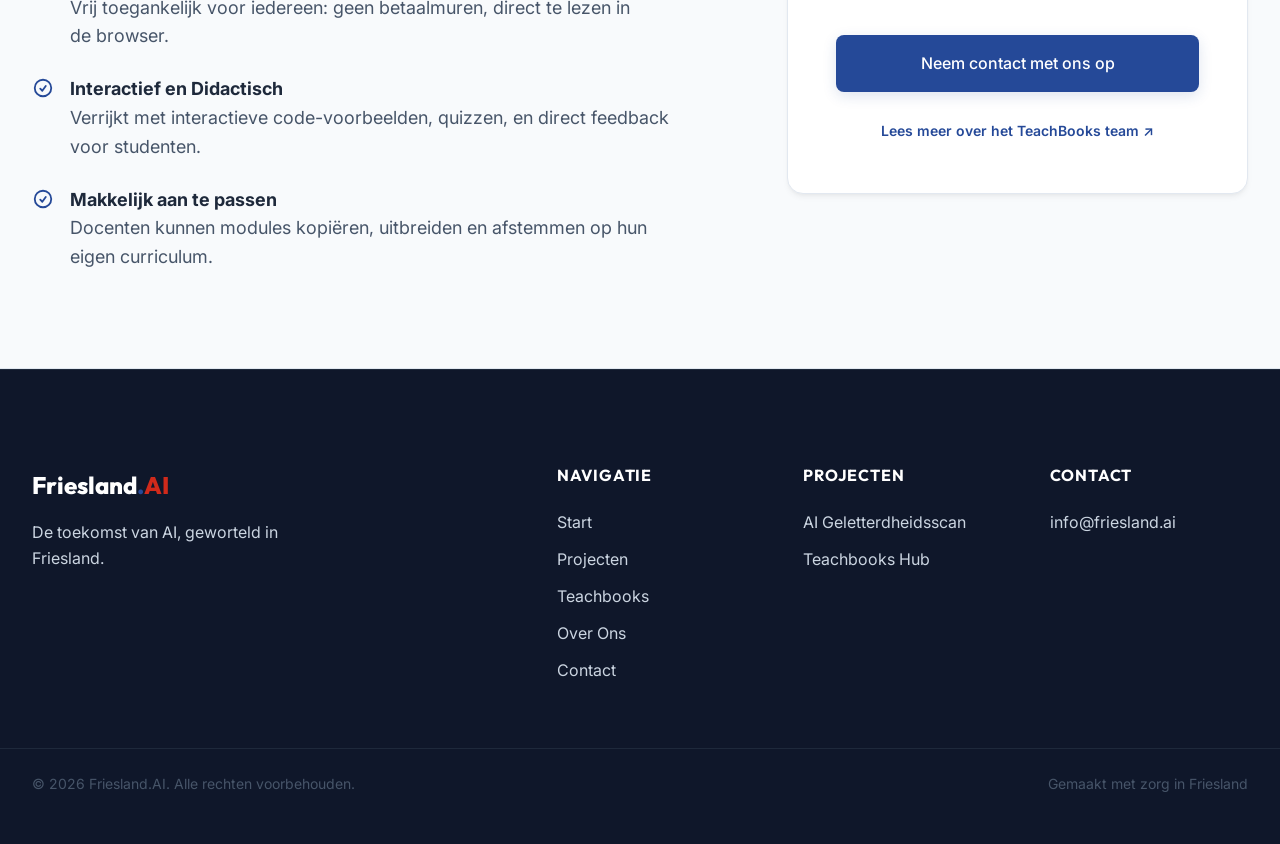
==== commit 183badfc: "Focus target audience on education and businesses by removing burger/burgerschap references" ====
--- a/teachbooks/index.html
+++ b/teachbooks/index.html
@@ -170,10 +170,10 @@
                         <span class="badge badge-soon">In ontwikkeling</span>
                     </div>
                     <div class="book-card-body">
-                        <span class="book-target-tag">VO / MBO / Burgerschap</span>
+                        <span class="book-target-tag">VO / MBO / Professionals</span>
                         <h2 class="book-title">AI Ethiek & Privacy</h2>
                         <p class="book-description font-pretty">
-                            Kritische blik op algoritmes, dataveiligheid, auteursrecht en de invloed van AI op de samenleving. Essentieel voor digitale burgerschapsvaardigheden.
+                            Kritische blik op algoritmes, dataveiligheid, auteursrecht en de invloed van AI op organisaties. Essentieel voor professionele digitale geletterdheid.
                         </p>
                         <div class="book-meta-list">
                             <div class="book-meta-item">
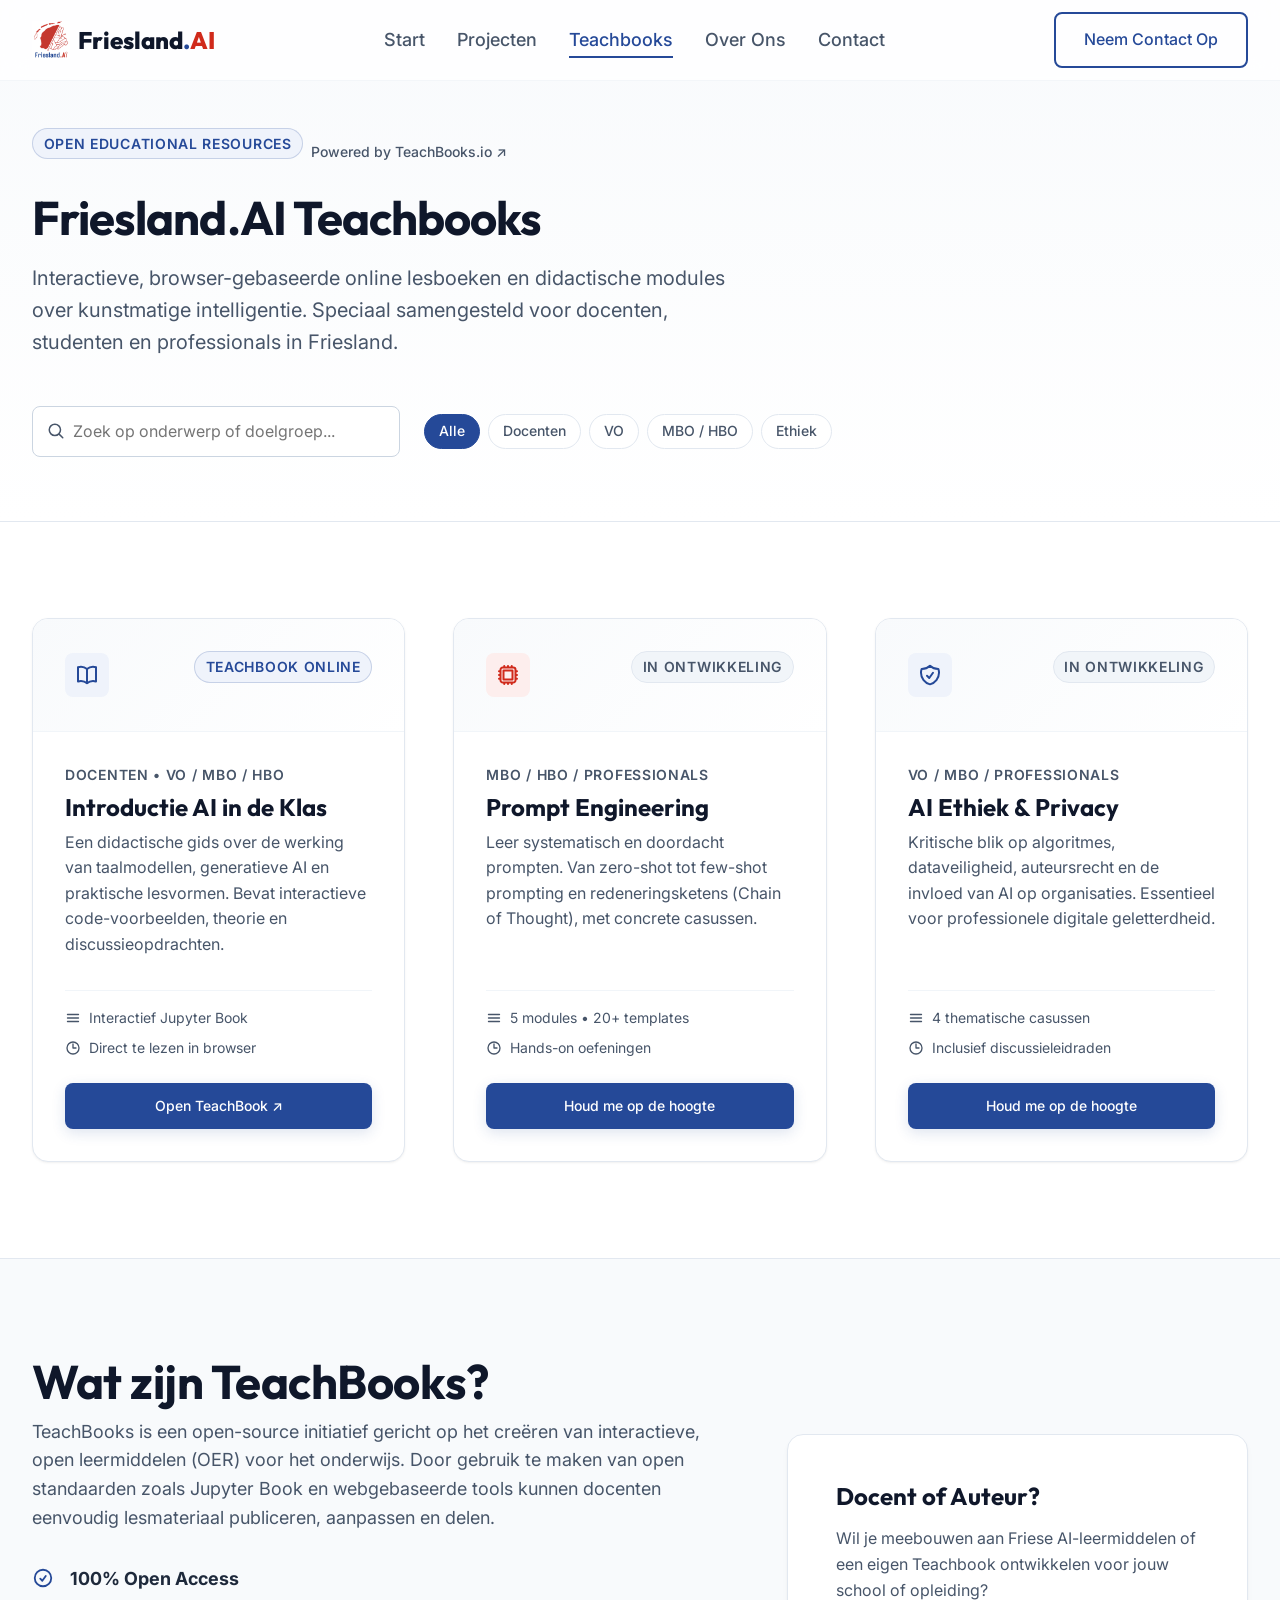
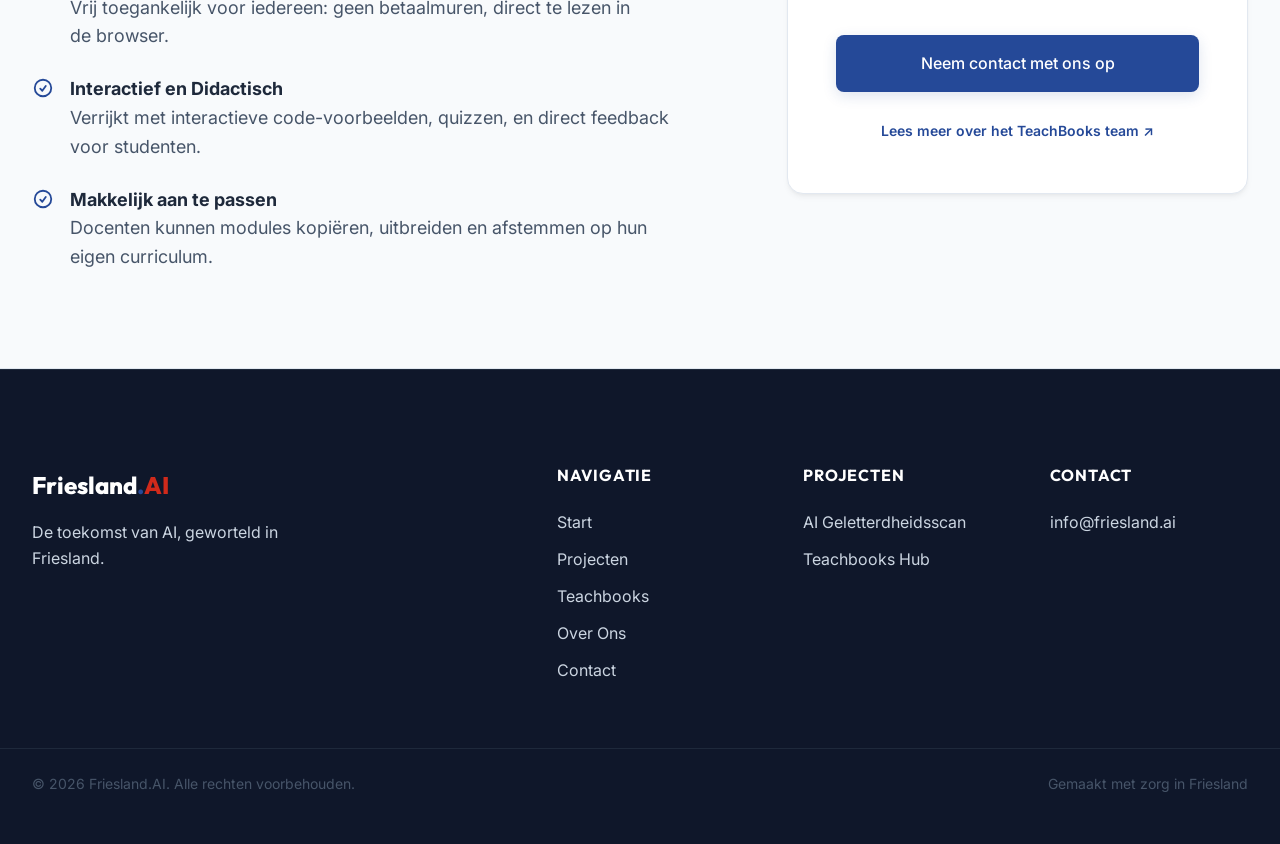
==== commit c71ea31b: "Update brand logo everywhere to the new official map logo" ====
--- a/teachbooks/index.html
+++ b/teachbooks/index.html
@@ -7,7 +7,7 @@
     <title>Teachbooks | Friesland.AI</title>
     
     <!-- Favicon -->
-    <link rel="icon" type="image/png" href="../assets/logo_pompebled.png">
+    <link rel="icon" type="image/png" href="../assets/logo.png">
     
     <!-- Google Fonts -->
     <link rel="preconnect" href="https://fonts.googleapis.com">
@@ -27,7 +27,7 @@
     <header class="site-header">
         <div class="header-container container">
             <a href="../" class="logo-link" aria-label="Friesland.AI home">
-                <img src="../assets/logo_pompebled.png" alt="Friesland.AI Logo" class="nav-logo">
+                <img src="../assets/logo.png" alt="Friesland.AI Logo" class="nav-logo">
                 <span class="logo-text">Friesland<span class="logo-dot">.</span><span class="logo-ai">AI</span></span>
             </a>
             <nav class="main-nav" aria-label="Hoofdmenu">
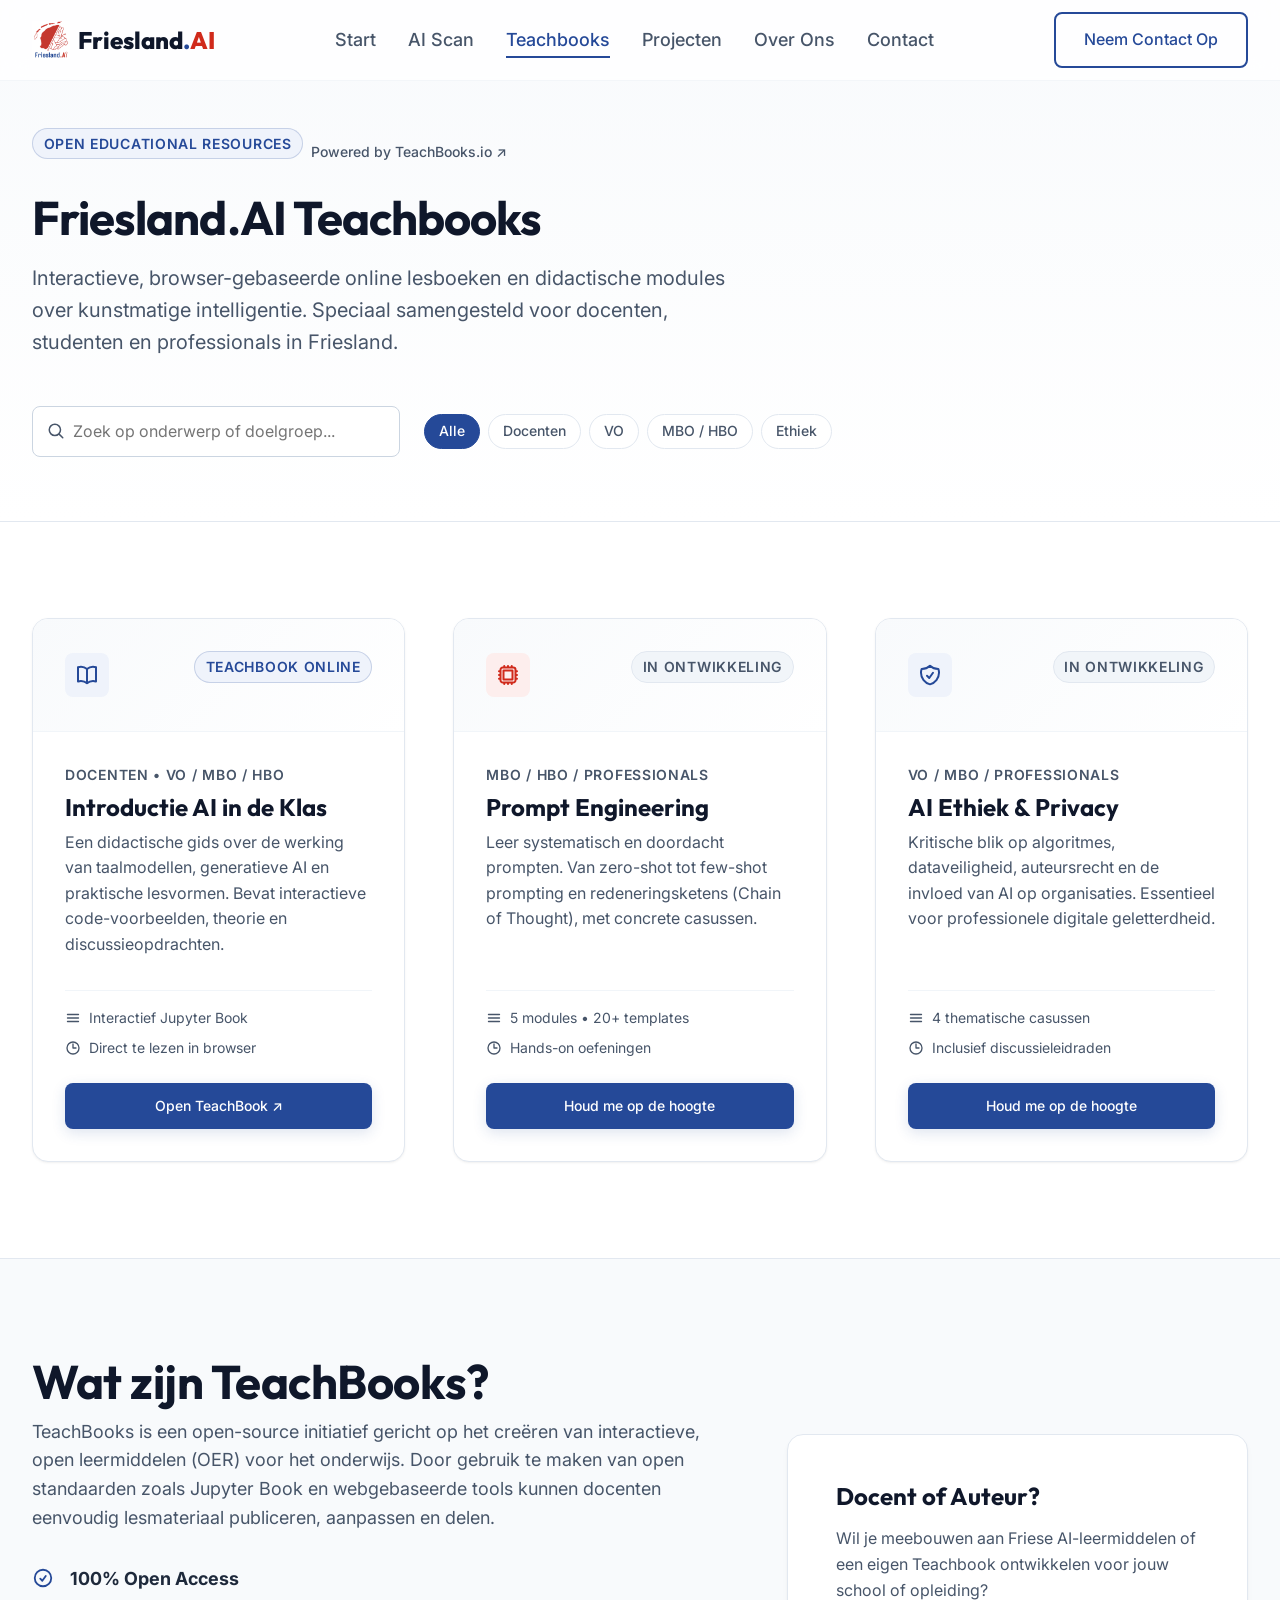
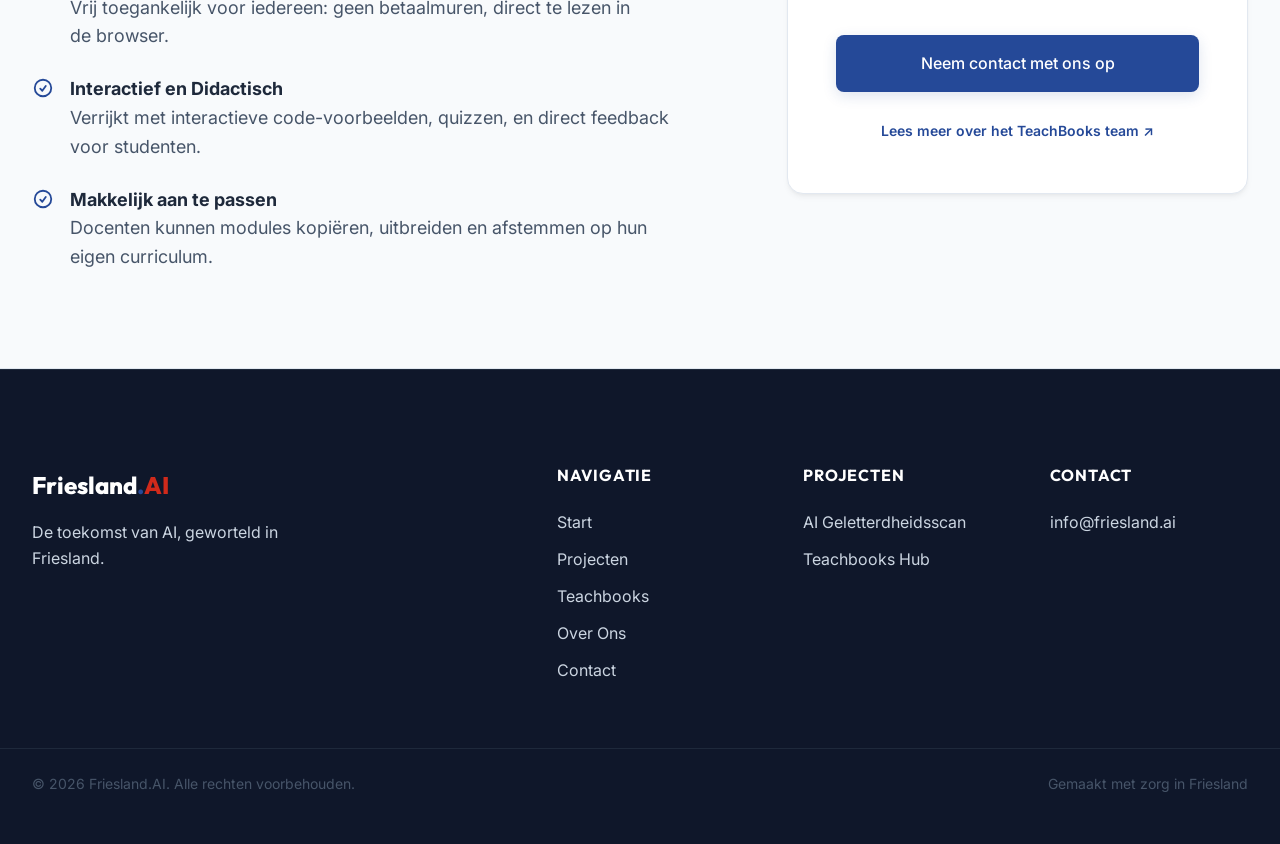
==== commit 33e05c53: "Deploy AI-Geletterdheidsscan to /scan/ with UNESCO competency framework" ====
--- a/teachbooks/index.html
+++ b/teachbooks/index.html
@@ -33,8 +33,9 @@
             <nav class="main-nav" aria-label="Hoofdmenu">
                 <ul class="nav-list">
                     <li><a href="../#home" class="nav-link">Start</a></li>
+                    <li><a href="../scan/" class="nav-link">AI Scan</a></li>
+                    <li><a href="index.html" class="nav-link active">Teachbooks</a></li>
                     <li><a href="../#projecten" class="nav-link">Projecten</a></li>
-                    <li><a href="index.html" class="nav-link active">Teachbooks</a></li>
                     <li><a href="../#over-ons" class="nav-link">Over Ons</a></li>
                     <li><a href="../#contact" class="nav-link">Contact</a></li>
                 </ul>
@@ -278,7 +279,7 @@
                 <div class="footer-nav-col">
                     <h4 class="footer-col-title">Projecten</h4>
                     <ul class="footer-list">
-                        <li><a href="../#projecten">AI Geletterdheidsscan</a></li>
+                        <li><a href="../scan/">AI Geletterdheidsscan</a></li>
                         <li><a href="index.html">Teachbooks Hub</a></li>
                     </ul>
                 </div>
